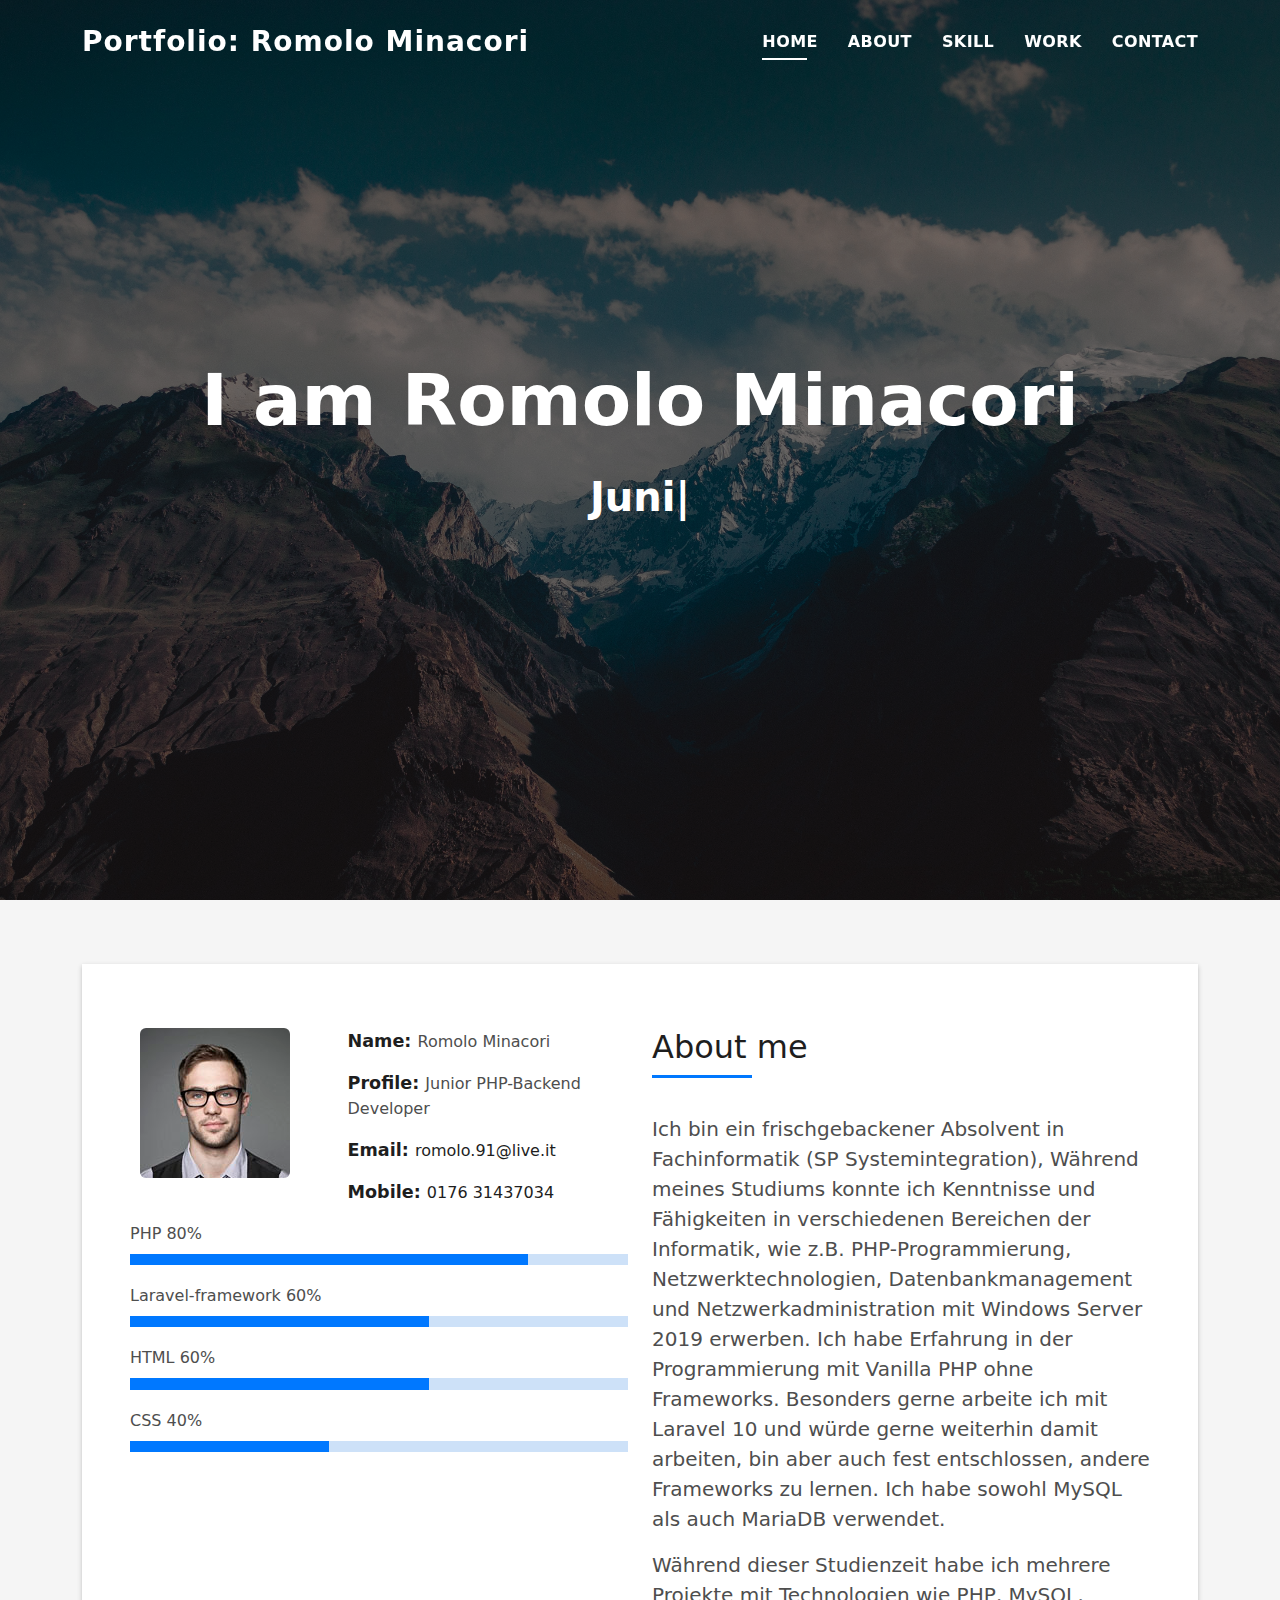
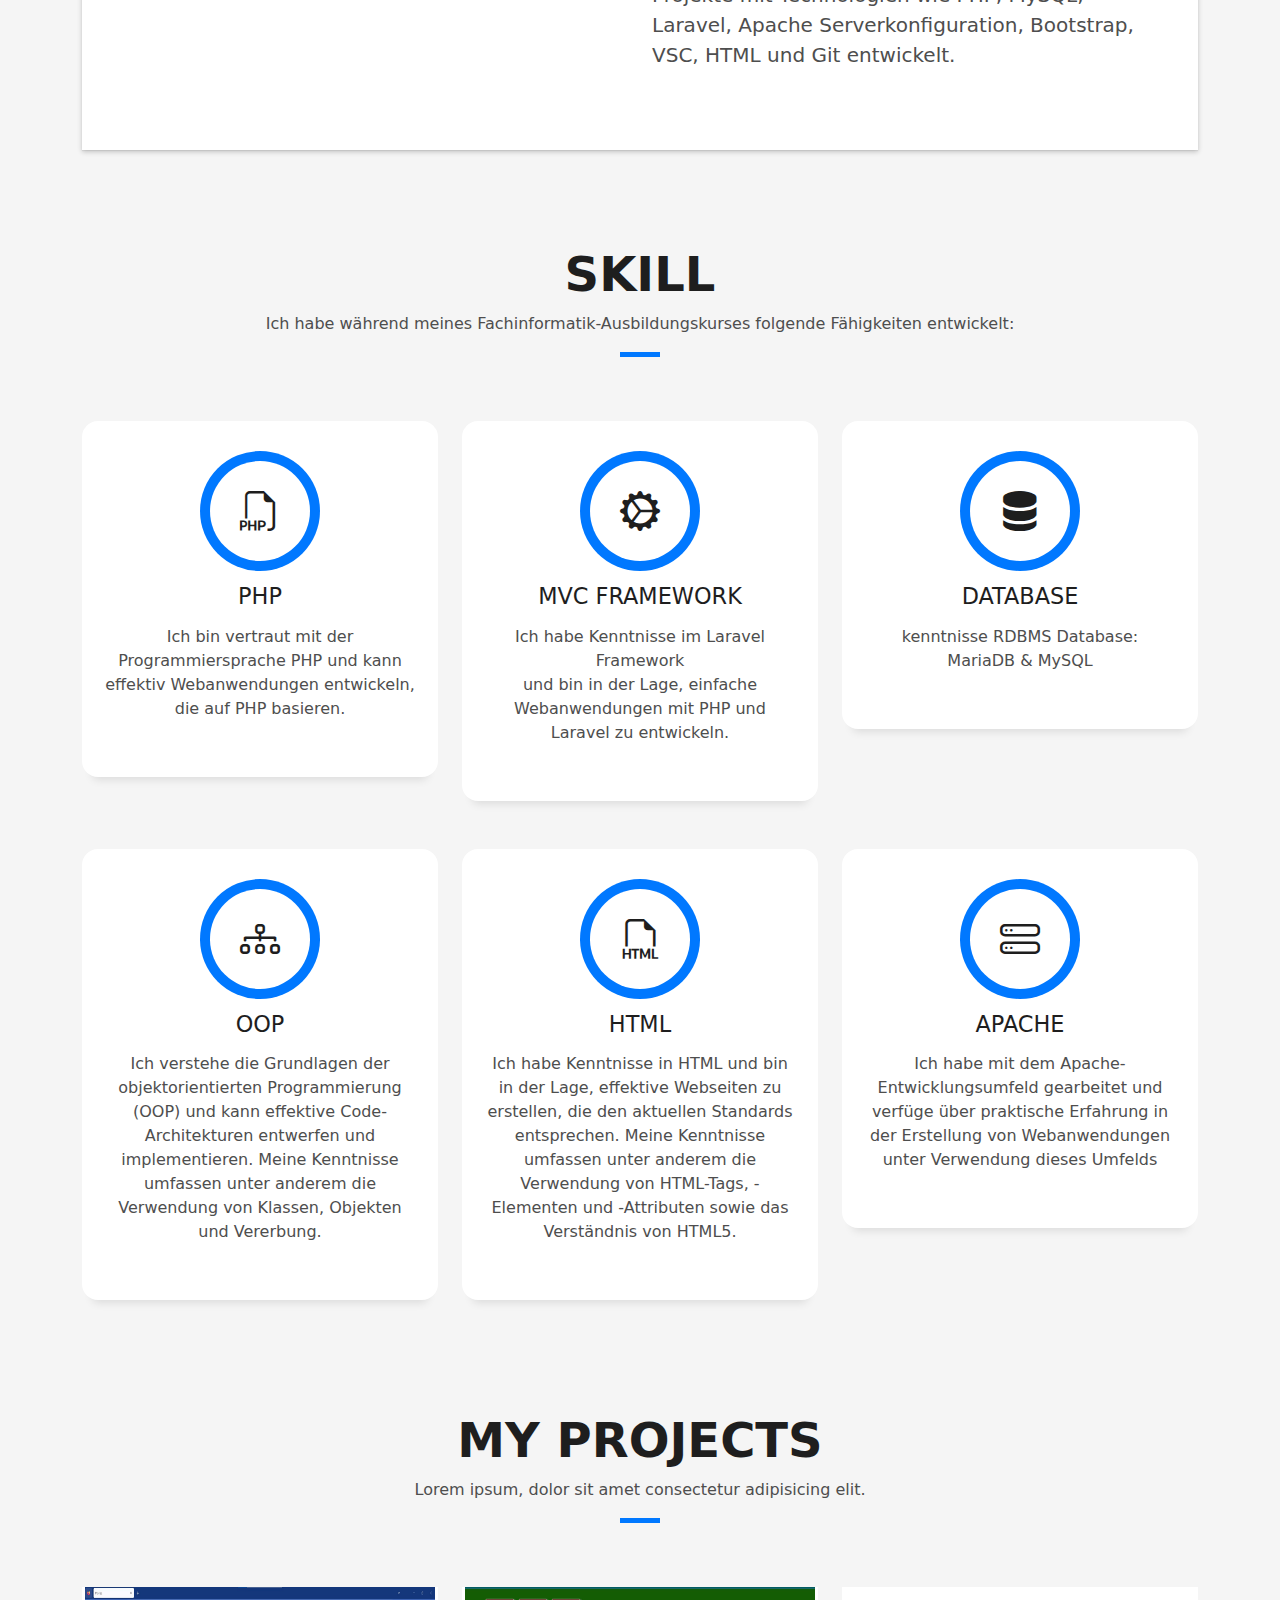
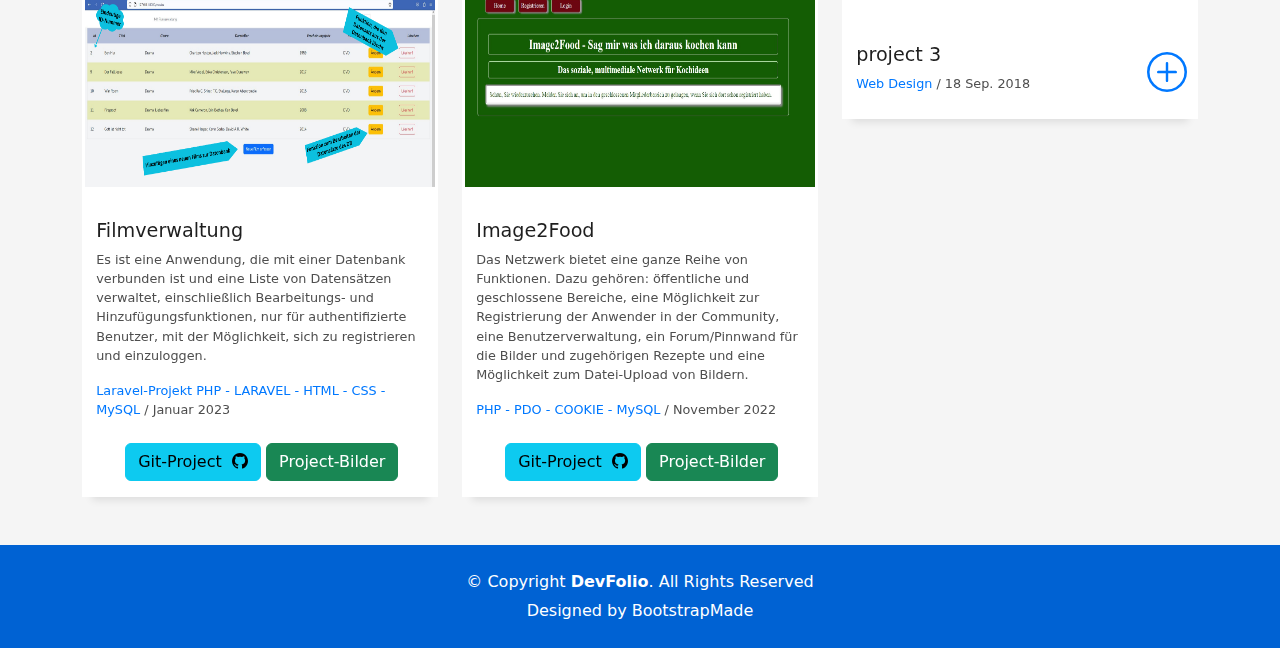
==== index.html @ 55b7984c "first commit" ====
<!DOCTYPE html>
<html lang="en">

<head>
  <meta charset="utf-8">
  <meta content="width=device-width, initial-scale=1.0" name="viewport">

  <title>Portfolio Romolo Minacori</title>
  <meta content="" name="description">
  <meta content="" name="keywords">

  <!-- Favicons -->
  <link href="assets/img/favicon.png" rel="icon">
  <link href="assets/img/apple-touch-icon.png" rel="apple-touch-icon">

  <!-- Vendor CSS Files -->
  <link href="assets/vendor/bootstrap/css/bootstrap.min.css" rel="stylesheet">
  <link href="assets/vendor/bootstrap-icons/bootstrap-icons.css" rel="stylesheet">
  <link href="assets/vendor/glightbox/css/glightbox.min.css" rel="stylesheet">
  <link href="assets/vendor/swiper/swiper-bundle.min.css" rel="stylesheet">

  <!-- Template Main CSS File -->
  <link href="assets/css/style.css" rel="stylesheet">

  <!-- =======================================================
  * Template Name: DevFolio - v4.10.0
  * Template URL: https://bootstrapmade.com/devfolio-bootstrap-portfolio-html-template/
  * Author: BootstrapMade.com
  * License: https://bootstrapmade.com/license/
  ======================================================== -->
</head>

<body>

  <!-- ======= Header ======= -->
  <header id="header" class="fixed-top">
    <div class="container d-flex align-items-center justify-content-between">

      <h1 class="logo"><a href="index.html">Portfolio: Romolo Minacori</a></h1>
      <!-- Uncomment below if you prefer to use an image logo -->
      <!-- <a href="index.html" class="logo"><img src="assets/img/logo.png" alt="" class="img-fluid"></a>-->

      <nav id="navbar" class="navbar">
        <ul>
          <li><a class="nav-link scrollto active" href="#hero">Home</a></li>
          <li><a class="nav-link scrollto" href="#about">About</a></li>
          <li><a class="nav-link scrollto" href="#services">Skill</a></li>
          <li><a class="nav-link scrollto " href="#work">Work</a></li>
          <li><a class="nav-link scrollto" href="#contact">Contact</a></li>
        </ul>
        <i class="bi bi-list mobile-nav-toggle"></i>
      </nav><!-- .navbar -->

    </div>
  </header><!-- End Header -->

  <!-- ======= Hero Section ======= -->
  <div id="hero" class="hero route bg-image" style="background-image: url(assets/img/hero-bg_2.jpg)">
    <div class="overlay-itro"></div>
    <div class="hero-content display-table">
      <div class="table-cell">
        <div class="container">
          <!--<p class="display-6 color-d">Hello, world!</p>-->
          <h1 class="hero-title mb-4">I am Romolo Minacori</h1>
          <p class="hero-subtitle"><span class="typed" data-typed-items="Junior-PHP-Backend Developer, Laravel, HTML, SQL"></span></p>
          <!-- <p class="pt-3"><a class="btn btn-primary btn js-scroll px-4" href="#about" role="button">Learn More</a></p> -->
        </div>
      </div>
    </div>
  </div><!-- End Hero Section -->

  <main id="main">

    <!-- ======= About Section ======= -->
    <section id="about" class="about-mf sect-pt4 route">
      <div class="container">
        <div class="row">
          <div class="col-sm-12">
            <div class="box-shadow-full">
              <div class="row">
                <div class="col-md-6">
                  <div class="row">
                    <div class="col-sm-6 col-md-5">
                      <div class="about-img">
                        <img src="assets/img/testimonial-2.jpg" class="img-fluid rounded b-shadow-a" alt="">
                      </div>
                    </div>
                    <div class="col-sm-6 col-md-7">
                      <div class="about-info">
                        <p><span class="title-s">Name: </span> <span>Romolo Minacori</span></p>
                        <p><span class="title-s">Profile: </span> <span>Junior PHP-Backend Developer</span></p>
                        <p><span class="title-s">Email: </span> <span> <a href="mailto:romolo.91@live.it">romolo.91@live.it</a></span></p>
                        <p><span class="title-s">Mobile: </span> <span><a href="tel:017631437034">0176 31437034</a></span></p>
                      </div>
                    </div>
                  </div>
                  <div class="skill-mf">
                    <!-- <p class="title-s">Skill</p> -->
                    <span>PHP</span> <span class="pull-right">80%</span>
                    <div class="progress">
                      <div class="progress-bar" role="progressbar" style="width: 80%" aria-valuenow="80" aria-valuemin="0" aria-valuemax="100"></div>
                    </div>
                    <span>Laravel-framework</span> <span class="pull-right">60%</span>
                    <div class="progress">
                      <div class="progress-bar" role="progressbar" style="width: 60%" aria-valuenow="60" aria-valuemin="0" aria-valuemax="100"></div>
                    </div>
                    <span>HTML</span> <span class="pull-right">60%</span>
                    <div class="progress">
                      <div class="progress-bar" role="progressbar" style="width: 60%;" aria-valuenow="60" aria-valuemin="0" aria-valuemax="100"></div>
                    </div>
                    <span>CSS</span> <span class="pull-right">40%</span>
                    <div class="progress">
                      <div class="progress-bar" role="progressbar" style="width: 40%" aria-valuenow="40" aria-valuemin="0" aria-valuemax="100"></div>
                    </div>                    
                    
                  </div>
                </div>
                <div class="col-md-6">
                  <div class="about-me pt-4 pt-md-0">
                    <div class="title-box-2">
                      <h5 class="title-left">
                        About me
                      </h5>
                    </div>
                    <p class="lead">
                      Ich bin ein frischgebackener Absolvent in Fachinformatik (SP Systemintegration), 
                      Während meines Studiums konnte ich Kenntnisse und Fähigkeiten in verschiedenen Bereichen
                       der Informatik, wie z.B. PHP-Programmierung, Netzwerktechnologien, Datenbankmanagement
                        und Netzwerkadministration mit Windows Server 2019 erwerben. 
                        Ich habe Erfahrung in der Programmierung mit Vanilla PHP ohne Frameworks. Besonders gerne arbeite ich mit Laravel 10 
                        und würde gerne weiterhin damit arbeiten, bin aber auch fest entschlossen, andere Frameworks zu lernen. Ich habe sowohl MySQL als auch MariaDB verwendet.

                    </p>
                    <p class="lead">
                      Während dieser Studienzeit habe ich mehrere Projekte mit Technologien wie
                       PHP, MySQL, Laravel, Apache Serverkonfiguration, Bootstrap, VSC, HTML und Git entwickelt.
                    </p>
                    <!-- <p class="lead">
                      
                    </p> -->
                  </div>
                </div>
              </div>
            </div>
          </div>
        </div>
      </div>
    </section><!-- End About Section -->

    <!-- ======= Services Section ======= -->
    <section id="services" class="services-mf pt-5 route">
      <div class="container">
        <div class="row">
          <div class="col-sm-12">
            <div class="title-box text-center">
              <h3 class="title-a">
                Skill
              </h3>
              <p class="subtitle-a">
                Ich habe während meines Fachinformatik-Ausbildungskurses  folgende Fähigkeiten entwickelt:
              </p>
              <div class="line-mf"></div>
            </div>
          </div>
        </div>
        <div class="row">
          <div class="col-md-4">
            <div class="service-box">
              <div class="service-ico">
                <span class="ico-circle"><i class="bi bi-filetype-php"></i></span>
              </div>
              <div class="service-content">
                <h2 class="s-title">PHP</h2>
                <p class="s-description text-center">
                  Ich bin vertraut mit der Programmiersprache PHP und kann effektiv Webanwendungen entwickeln,
                   die auf PHP basieren.
                </p>
              </div>
            </div>
          </div>
          <div class="col-md-4">
            <div class="service-box">
              <div class="service-ico">
                <span class="ico-circle"><i class="bi bi-gear-wide-connected"></i></span>
              </div>
              <div class="service-content">
                <h2 class="s-title">MVC Framework</h2>
                <p class="s-description text-center">
                  Ich habe Kenntnisse im Laravel Framework <br> und bin in der Lage, einfache Webanwendungen mit PHP und Laravel zu entwickeln.
                </p>
              </div>
            </div>
          </div>
          <div class="col-md-4">
            <div class="service-box">
              <div class="service-ico">
                <span class="ico-circle"><i class="bi bi-server"></i></span>
              </div>
              <div class="service-content">
                <h2 class="s-title">Database</h2>
                <p class="s-description text-center">
                  kenntnisse RDBMS Database:<br> MariaDB & MySQL
                </p>
              </div>
            </div>
          </div>
          <div class="col-md-4">
            <div class="service-box">
              <div class="service-ico">
                <span class="ico-circle"><i class="bi bi-diagram-3"></i></i></span>
              </div>
              <div class="service-content">
                <h2 class="s-title">OOP</h2>
                <p class="s-description text-center">
                  Ich verstehe die Grundlagen der objektorientierten Programmierung (OOP)
                   und kann effektive Code-Architekturen entwerfen und implementieren. 
                   Meine Kenntnisse umfassen unter anderem die Verwendung von Klassen, 
                   Objekten und Vererbung.
                </p>
              </div>
            </div>
          </div>
          <div class="col-md-4">
            <div class="service-box">
              <div class="service-ico">
                <span class="ico-circle"><i class="bi bi-filetype-html"></i></span>
              </div>
              <div class="service-content">
                <h2 class="s-title">HTML</h2>
                <p class="s-description text-center">
                  Ich habe Kenntnisse in HTML und bin in der Lage, effektive Webseiten zu erstellen, die den aktuellen Standards entsprechen. 
                  Meine Kenntnisse umfassen unter anderem die Verwendung von HTML-Tags, -Elementen und -Attributen sowie das Verständnis von HTML5.
                </p>
              </div>
            </div>
          </div>
          <div class="col-md-4">
            <div class="service-box">
              <div class="service-ico">
                <span class="ico-circle"><i class="bi bi-hdd-stack"></i></span>
              </div>
              <div class="service-content">
                <h2 class="s-title">Apache</h2>
                <p class="s-description text-center">
                  Ich habe mit dem Apache-Entwicklungsumfeld gearbeitet und verfüge über praktische 
                  Erfahrung in der Erstellung von Webanwendungen unter Verwendung dieses Umfelds
                </p>
              </div>
            </div>
          </div>
        </div>
      </div>
    </section><!-- End Services Section -->

    <!-- ======= Portfolio Section ======= -->
    <section id="work" class="portfolio-mf sect-pt4 route">
      <div class="container">
        <div class="row">
          <div class="col-sm-12">
            <div class="title-box text-center">
              <h3 class="title-a">
                My Projects
              </h3>
              <p class="subtitle-a">
                Lorem ipsum, dolor sit amet consectetur adipisicing elit.
              </p>
              <div class="line-mf"></div>
            </div>
          </div>
        </div>
        <div class="row">
          <div class="col-md-4">
            <div class="work-box">
              <a href="filmverwaltung.html" target="_blank">
                <div class="work-img" style="text-align: center;">
                  <img src="assets/img/work-4.png" alt="" class="img-fluid" style="width: 350px; height: 200px;">                
                </div>
              </a>
              <div class="work-content">
                <div class="row" >
                  <div class="col-sm-8" style="width: 100%;">
                    <a href="filmverwaltung.html" target="_blank"><h2 class="w-title">Filmverwaltung</h2></a>
                    <div class="w-more">
                      <p class="card-text">Es ist eine Anwendung, die mit einer Datenbank verbunden ist und eine Liste von Datensätzen verwaltet, einschließlich Bearbeitungs- und Hinzufügungsfunktionen, nur für authentifizierte Benutzer, mit der Möglichkeit, sich zu registrieren und einzuloggen.</p>
                      <span class="w-ctegory">Laravel-Projekt PHP - LARAVEL - HTML - CSS - MySQL</span> / <span class="w-date">Januar 2023</span>
                    </div>
                  </div>
                  <a href="https://github.com/RomoloEdmondo/Filmverwaltung" target="_blank">
                    <div class="d-grid gap-2 d-md-block" style="text-align: center;">
                      <br>
                      <button class="btn btn-info" type="button" >Git-Project &nbsp;<i class="bi bi-github"></i></span></button> </a>
                      <a href="filmverwaltung.html" target="_blank">
                      <button class="btn btn-success" type="button">Project-Bilder</button> </a>
                    </div>
                </div>
              </div>
            </div>
          </div>
          <div class="col-md-4">
            <div class="work-box">
              <a href="image2food.html" target="_blank">
                <div class="work-img" style="text-align: center;">
                  <img src="assets/img/work-10.jpg" alt="" class="img-fluid" style="width: 350px; height: 200px;">                
                </div>
              </a>
              <div class="work-content">
                <div class="row" >
                  <div class="col-sm-8" style="width: 100%;">
                    <a href="image2food.html" target="_blank"><h2 class="w-title">Image2Food</h2></a>
                    <div class="w-more">
                      <p class="card-text">Das Netzwerk bietet eine ganze Reihe von Funktionen. Dazu gehören:
                          öffentliche und geschlossene Bereiche,
                        eine Möglichkeit zur Registrierung der Anwender in der Community,
                        eine Benutzerverwaltung,
                        ein Forum/Pinnwand für die Bilder und zugehörigen Rezepte und
                        eine Möglichkeit zum Datei-Upload von Bildern.</p>
                      <span class="w-ctegory">PHP - PDO - COOKIE - MySQL</span> / <span class="w-date">November 2022</span>
                    </div>
                  </div>
                  <a href="https://github.com/RomoloEdmondo/image2food" target="_blank">
                    <div class="d-grid gap-2 d-md-block" style="text-align: center;">
                      <br>
                      <button class="btn btn-info" type="button" >Git-Project &nbsp;<i class="bi bi-github"></i></span></button> </a>
                      <a href="image2food.html" target="_blank">
                      <button class="btn btn-success" type="button">Project-Bilder</button> </a>
                    </div>
                </div>
              </div>
            </div>
          </div>
          <div class="col-md-4">
            <div class="work-box">
              <a href="assets/img/work-4.jpg" data-gallery="portfolioGallery" class="portfolio-lightbox">
                <div class="work-img">
                  <img src="assets/img/work-7.jpg" alt="" class="img-fluid">
                </div>
              </a>
              <div class="work-content">
                <div class="row">
                  <div class="col-sm-8">
                    <h2 class="w-title">project 3</h2>
                    <div class="w-more">
                      <span class="w-ctegory">Web Design</span> / <span class="w-date">18 Sep. 2018</span>
                    </div>
                  </div>
                  <div class="col-sm-4">
                    <div class="w-like">
                     <!--per collegare il progetto ad un pagina con dettagli (rimuovere commento sotto)-->
                      <a href="portfolio-details.html"> <span class="bi bi-plus-circle"></span></a>  
                    </div>
                  </div>
                </div>
              </div>
            </div>
          </div>
          <!-- <div class="col-md-4">
            <div class="work-box">
              <a href="assets/img/work-4.jpg" data-gallery="portfolioGallery" class="portfolio-lightbox">
                <div class="work-img">
                  <img src="assets/img/work-4.jpg" alt="" class="img-fluid">
                </div>
              </a>
              <div class="work-content">
                <div class="row">
                  <div class="col-sm-8">
                    <h2 class="w-title">Bindo Laro Cado</h2>
                    <div class="w-more">
                      <span class="w-ctegory">Web Design</span> / <span class="w-date">18 Sep. 2018</span>
                    </div>
                  </div>
                  <div class="col-sm-4">
                    <div class="w-like">                    
                      <a href="portfolio-details.html"> <span class="bi bi-plus-circle"></span></a>
                    </div>
                  </div>
                </div>
              </div>
            </div>
          </div> -->
          <!-- <div class="col-md-4">
            <div class="work-box">
              <a href="assets/img/work-5.jpg" data-gallery="portfolioGallery" class="portfolio-lightbox">
                <div class="work-img">
                  <img src="assets/img/work-5.jpg" alt="" class="img-fluid">
                </div>
              </a>
              <div class="work-content">
                <div class="row">
                  <div class="col-sm-8">
                    <h2 class="w-title">Studio Lena Mado</h2>
                    <div class="w-more">
                      <span class="w-ctegory">Web Design</span> / <span class="w-date">18 Sep. 2018</span>
                    </div>
                  </div>
                  <div class="col-sm-4">
                    <div class="w-like">
                      <a href="portfolio-details.html"> <span class="bi bi-plus-circle"></span></a>
                    </div>
                  </div>
                </div>
              </div>
            </div>
          </div> -->
          <!-- <div class="col-md-4">
            <div class="work-box">
              <a href="assets/img/work-6.jpg" data-gallery="portfolioGallery" class="portfolio-lightbox">
                <div class="work-img">
                  <img src="assets/img/work-6.jpg" alt="" class="img-fluid">
                </div>
              </a>
              <div class="work-content">
                <div class="row">
                  <div class="col-sm-8">
                    <h2 class="w-title">Studio Big Bang</h2>
                    <div class="w-more">
                      <span class="w-ctegory">Web Design</span> / <span class="w-date">18 Sep. 2017</span>
                    </div>
                  </div>
                  <div class="col-sm-4">
                    <div class="w-like">
                      <a href="portfolio-details.html"> <span class="bi bi-plus-circle"></span></a>
                    </div>
                  </div>
                </div>
              </div>
            </div>
          </div> -->

        </div>
      </div>
    </section><!-- End Portfolio Section -->

   

  </main><!-- End #main -->

  <!-- ======= Footer ======= -->
  <footer>
    <div class="container">
      <div class="row">
        <div class="col-sm-12">
          <div class="copyright-box">
            <p class="copyright">&copy; Copyright <strong>DevFolio</strong>. All Rights Reserved</p>
            <div class="credits">
              <!--
              All the links in the footer should remain intact.
              You can delete the links only if you purchased the pro version.
              Licensing information: https://bootstrapmade.com/license/
              Purchase the pro version with working PHP/AJAX contact form: https://bootstrapmade.com/buy/?theme=DevFolio
            -->
              Designed by <a href="https://bootstrapmade.com/">BootstrapMade</a>
            </div>
          </div>
        </div>
      </div>
    </div>
  </footer><!-- End  Footer -->

  <div id="preloader"></div>
  <a href="#" class="back-to-top d-flex align-items-center justify-content-center"><i class="bi bi-arrow-up-short"></i></a>

  <!-- Vendor JS Files -->
  <script src="assets/vendor/purecounter/purecounter_vanilla.js"></script>
  <script src="assets/vendor/bootstrap/js/bootstrap.bundle.min.js"></script>
  <script src="assets/vendor/glightbox/js/glightbox.min.js"></script>
  <script src="assets/vendor/swiper/swiper-bundle.min.js"></script>
  <script src="assets/vendor/typed.js/typed.min.js"></script>
  <script src="assets/vendor/php-email-form/validate.js"></script>

  <!-- Template Main JS File -->
  <script src="assets/js/main.js"></script>

</body>

</html>
---- assets/css/style.css ----
/**
* Template Name: DevFolio - v4.10.0
* Template URL: https://bootstrapmade.com/devfolio-bootstrap-portfolio-html-template/
* Author: BootstrapMade.com
* License: https://bootstrapmade.com/license/
*/

/*--------------------------------------------------------------
# General
--------------------------------------------------------------*/
body {
  background-color: #f5f5f5;
  color: #4e4e4e;
}

h1,
h2,
h3,
h4,
h5,
h6 {
  color: #1e1e1e;
}

a {
  color: #1e1e1e;
  text-decoration: none;
  transition: all 0.5s ease-in-out;
}

a:hover {
  color: #0078ff;
  text-decoration: none;
  transition: all 0.5s ease-in-out;
}

.p-r {
  position: relative;
}

.color-a {
  text-decoration: none;
  color: #0078ff;
}

.color-d {
  color: #f5f5f5;
}

.color-text-a {
  text-decoration: none;
  color: #4e4e4e;
}

.box-shadow,
.card-blog,
.work-box,
.service-box,
.paralax-mf {
  box-shadow: 0 13px 8px -10px rgba(0, 0, 0, 0.1);
}

.box-shadow-a,
.button:hover {
  text-decoration: none;
  box-shadow: 0 0 0 4px #cde1f8;
}

.display-5 {
  font-size: 2.5rem;
  font-weight: 300;
  line-height: 1.1;
}

.display-6 {
  font-size: 2rem;
  font-weight: 300;
  line-height: 1.1;
}

.avatar {
  width: 32px;
  height: 32px;
  margin-right: 4px;
  overflow: hidden;
}

.bg-image {
  background-repeat: no-repeat;
  background-attachment: fixed;
  background-size: cover;
  background-position: center center;
}

@media (max-width: 1024px) {
  .bg-image {
    background-attachment: scroll;
  }
}

.overlay-mf {
  background-color: #0078ff;
}

.overlay-mf {
  position: absolute;
  top: 0;
  left: 0px;
  padding: 0;
  height: 100%;
  width: 100%;
  opacity: 0.7;
}

.paralax-mf {
  position: relative;
  padding: 8rem 0;
}

.display-table {
  width: 100%;
  height: 100%;
  display: table;
}

.table-cell {
  display: table-cell;
  vertical-align: middle;
}

/*--/ Sections /--*/
.sect-4 {
  padding: 4rem 0;
}

.sect-pt4 {
  padding-top: 4rem;
}

.sect-mt4 {
  margin-top: 4rem;
}

/*--/ Title s /--*/
.title-s {
  font-weight: 600;
  color: #1e1e1e;
  font-size: 1.1rem;
}

/*--/ Title A /--*/
.title-box {
  margin-bottom: 4rem;
}

.title-a {
  text-decoration: none;
  font-size: 3rem;
  font-weight: bold;
  text-transform: uppercase;
}

.subtitle-a {
  text-decoration: none;
  color: #4e4e4e;
}

.line-mf {
  width: 40px;
  height: 5px;
  background-color: #0078ff;
  margin: 0 auto;
}

/*--/ Title Left /--*/
.title-box-2 {
  margin-bottom: 3rem;
}

.title-left {
  font-size: 2rem;
  position: relative;
}

.title-left:before {
  content: "";
  position: absolute;
  height: 3px;
  background-color: #0078ff;
  width: 100px;
  bottom: -12px;
}

/*------/ Box /------*/
.box-pl2 {
  padding-left: 2rem;
}

.box-shadow-full {
  padding: 3rem 1.25rem;
  position: relative;
  background-color: #fff;
  margin-bottom: 3rem;
  z-index: 2;
  box-shadow: 0 1px 1px 0 rgba(0, 0, 0, 0.06), 0 2px 5px 0 rgba(0, 0, 0, 0.2);
}

@media (min-width: 768px) {
  .box-shadow-full {
    padding: 3rem;
  }
}

/*------/ Socials /------*/
.socials {
  padding: 1.5rem 0;
}

.socials ul li {
  display: inline-block;
}

.socials .ico-circle {
  height: 40px;
  width: 40px;
  font-size: 1.2rem;
  border-radius: 50%;
  line-height: 1.6;
  margin: 0 15px 0 0;
  box-shadow: 0 0 0 3px #0078ff;
  transition: all 500ms ease;
}

.socials .ico-circle:hover {
  background-color: #0078ff;
  color: #fff;
  box-shadow: 0 0 0 3px #cde1f8;
  transition: all 500ms ease;
}

/*------/ Ul resect /------*/
.ul-resect,
.widget-tags ul,
.widget-sidebar .list-sidebar,
.box-comments .list-comments,
.blog-wrapper .post-meta ul,
.list-ico,
.socials ul {
  list-style: none;
  padding-left: 0;
  margin-bottom: 0;
}

.list-ico {
  line-height: 2;
}

.list-ico span {
  color: #0078ff;
  margin-right: 10px;
}

/*------/ Ico Circle /------*/
.ico-circle {
  height: 100px;
  width: 100px;
  font-size: 2rem;
  border-radius: 50%;
  line-height: 1.55;
  margin: 0 auto;
  text-align: center;
  box-shadow: 0 0 0 10px #0078ff;
  display: block;
}

/*------/ Owl Carousel /------*/
.owl-theme .owl-dots {
  text-align: center;
  margin-top: 18px;
}

.owl-theme .owl-dots .owl-dot {
  display: inline-block;
}

.owl-theme .owl-dots .owl-dot span {
  width: 18px;
  height: 7px;
  margin: 5px 5px;
  background: #cde1f8;
  border: 0px solid #cde1f8;
  display: block;
  transition: all 0.6s ease-in-out;
  cursor: pointer;
}

.owl-theme .owl-dots .owl-dot:hover span {
  background-color: #cde1f8;
}

.owl-theme .owl-dots .owl-dot.active span {
  background-color: #1B1B1B;
  width: 25px;
}

/*--/ Scrolltop s /--*/
.scrolltop-mf {
  position: relative;
  display: none;
}

.scrolltop-mf span {
  z-index: 999;
  position: fixed;
  width: 42px;
  height: 42px;
  background-color: #0078ff;
  opacity: 0.7;
  font-size: 1.6rem;
  line-height: 1.5;
  text-align: center;
  color: #fff;
  top: auto;
  left: auto;
  right: 30px;
  bottom: 50px;
  cursor: pointer;
  border-radius: 50%;
}

/*--------------------------------------------------------------
# Back to top button
--------------------------------------------------------------*/
.back-to-top {
  position: fixed;
  visibility: hidden;
  opacity: 0;
  right: 15px;
  bottom: 15px;
  z-index: 996;
  background: #0078ff;
  width: 40px;
  height: 40px;
  border-radius: 50px;
  transition: all 0.4s;
}

.back-to-top i {
  font-size: 28px;
  color: #fff;
  line-height: 0;
}

.back-to-top:hover {
  background: #298eff;
  color: #fff;
}

.back-to-top.active {
  visibility: visible;
  opacity: 1;
}

/*------/ Prelaoder /------*/
#preloader {
  position: fixed;
  top: 0;
  left: 0;
  right: 0;
  bottom: 0;
  z-index: 9999;
  overflow: hidden;
  background: #fff;
}

#preloader:before {
  content: "";
  position: fixed;
  top: calc(50% - 30px);
  left: calc(50% - 30px);
  border: 6px solid #f2f2f2;
  border-top: 6px solid #0078ff;
  border-radius: 50%;
  width: 60px;
  height: 60px;
  -webkit-animation: animate-preloader 1s linear infinite;
  animation: animate-preloader 1s linear infinite;
}

@-webkit-keyframes animate-preloader {
  0% {
    transform: rotate(0deg);
  }

  100% {
    transform: rotate(360deg);
  }
}

@keyframes animate-preloader {
  0% {
    transform: rotate(0deg);
  }

  100% {
    transform: rotate(360deg);
  }
}

/*------/ Button /------*/
.button {
  display: inline-block;
  padding: 0.3rem 0.6rem;
  text-align: center;
  vertical-align: middle;
  -webkit-user-select: none;
  -moz-user-select: none;
  user-select: none;
  font-size: 1rem;
  border-radius: 0.3rem;
  border: 1px solid transparent;
  transition: all 500ms ease;
  cursor: pointer;
}

.button:focus {
  outline: 0;
}

.button:hover {
  background-color: #0062d3;
  color: #fff;
  transition: all 500ms ease;
}

.button-a {
  text-decoration: none;
  background-color: #0078ff;
  color: #fff;
  border-color: #cde1f8;
}

.button-big {
  padding: 0.9rem 2.3rem;
  font-size: 1.2rem;
}

.button-rouded {
  border-radius: 5rem;
}

.btn-lg {
  padding: 0.5rem 1rem;
  font-size: 1.25rem;
  line-height: 1.5;
  border-radius: 0.3rem;
}

/*--------------------------------------------------------------
# Header
--------------------------------------------------------------*/
#header {
  transition: all 0.5s;
  z-index: 997;
  padding: 20px 0;
}

#header .logo {
  font-size: 28px;
  margin: 0;
  padding: 0;
  font-weight: 600;
  letter-spacing: 1px;
}

#header .logo a {
  color: #fff;
}

#header .logo img {
  max-height: 40px;
}

#header.header-scrolled {
  background: rgba(0, 0, 0, 0.9);
  padding: 12px 0;
}

/*--------------------------------------------------------------
# Navigation Menu
--------------------------------------------------------------*/
/**
* Desktop Navigation 
*/
.navbar {
  padding: 0;
}

.navbar ul {
  margin: 0;
  padding: 0;
  display: flex;
  list-style: none;
  align-items: center;
}

.navbar li {
  position: relative;
}

.navbar>ul>li {
  white-space: nowrap;
  padding: 10px 0 10px 30px;
}

.navbar a,
.navbar a:focus {
  display: flex;
  align-items: center;
  justify-content: space-between;
  color: #fff;
  font-size: 16px;
  font-weight: 600;
  padding: 0;
  white-space: nowrap;
  transition: 0.3s;
  letter-spacing: 0.4px;
  position: relative;
  text-transform: uppercase;
}

.navbar a i,
.navbar a:focus i {
  font-size: 12px;
  line-height: 0;
  margin-left: 5px;
}

.navbar>ul>li>a:before {
  content: "";
  position: absolute;
  width: 100%;
  height: 2px;
  bottom: -6px;
  left: 0;
  width: 0;
  background-color: #fff;
  visibility: hidden;
  transition: all 0.3s ease-in-out 0s;
}

.navbar a:hover:before,
.navbar li:hover>a:before,
.navbar .active:before {
  visibility: visible;
  width: 80%;
}

.navbar a:hover,
.navbar .active,
.navbar .active:focus,
.navbar li:hover>a {
  color: #fff;
}

.navbar .dropdown ul {
  display: block;
  position: absolute;
  left: 30px;
  top: calc(100% + 30px);
  margin: 0;
  padding: 10px 0;
  z-index: 99;
  opacity: 0;
  visibility: hidden;
  background: #fff;
  box-shadow: 0px 0px 30px rgba(127, 137, 161, 0.25);
  transition: 0.3s;
}

.navbar .dropdown ul li {
  min-width: 200px;
}

.navbar .dropdown ul a {
  padding: 10px 20px;
  font-size: 14px;
  text-transform: none;
  color: #4e4e4e;
}

.navbar .dropdown ul a i {
  font-size: 12px;
}

.navbar .dropdown ul a:hover,
.navbar .dropdown ul .active:hover,
.navbar .dropdown ul li:hover>a {
  color: #0078ff;
}

.navbar .dropdown:hover>ul {
  opacity: 1;
  top: 100%;
  visibility: visible;
}

.navbar .dropdown .dropdown ul {
  top: 0;
  left: calc(100% - 30px);
  visibility: hidden;
}

.navbar .dropdown .dropdown:hover>ul {
  opacity: 1;
  top: 0;
  left: 100%;
  visibility: visible;
}

@media (max-width: 1366px) {
  .navbar .dropdown .dropdown ul {
    left: -90%;
  }

  .navbar .dropdown .dropdown:hover>ul {
    left: -100%;
  }
}

/**
* Mobile Navigation 
*/
.mobile-nav-toggle {
  color: #fff;
  font-size: 28px;
  cursor: pointer;
  display: none;
  line-height: 0;
  transition: 0.5s;
}

@media (max-width: 991px) {
  .mobile-nav-toggle {
    display: block;
  }

  .navbar ul {
    display: none;
  }
}

.navbar-mobile {
  position: fixed;
  overflow: hidden;
  top: 0;
  right: 0;
  left: 0;
  bottom: 0;
  background: rgba(78, 78, 78, 0.9);
  transition: 0.3s;
  z-index: 999;
}

.navbar-mobile .mobile-nav-toggle {
  position: absolute;
  top: 15px;
  right: 15px;
}

.navbar-mobile ul {
  display: block;
  position: absolute;
  top: 55px;
  right: 15px;
  bottom: 15px;
  left: 15px;
  padding: 10px 0;
  background-color: #fff;
  overflow-y: auto;
  transition: 0.3s;
}

.navbar-mobile>ul>li {
  padding: 0;
}

.navbar-mobile a:hover:before,
.navbar-mobile li:hover>a:before,
.navbar-mobile .active:before {
  visibility: hidden;
}

.navbar-mobile a,
.navbar-mobile a:focus {
  padding: 10px 20px;
  font-size: 15px;
  color: #4e4e4e;
}

.navbar-mobile a:hover,
.navbar-mobile .active,
.navbar-mobile li:hover>a {
  color: #0078ff;
}

.navbar-mobile .getstarted,
.navbar-mobile .getstarted:focus {
  margin: 15px;
}

.navbar-mobile .dropdown ul {
  position: static;
  display: none;
  margin: 10px 20px;
  padding: 10px 0;
  z-index: 99;
  opacity: 1;
  visibility: visible;
  background: #fff;
  box-shadow: 0px 0px 30px rgba(127, 137, 161, 0.25);
}

.navbar-mobile .dropdown ul li {
  min-width: 200px;
}

.navbar-mobile .dropdown ul a {
  padding: 10px 20px;
}

.navbar-mobile .dropdown ul a i {
  font-size: 12px;
}

.navbar-mobile .dropdown ul a:hover,
.navbar-mobile .dropdown ul .active:hover,
.navbar-mobile .dropdown ul li:hover>a {
  color: #0078ff;
}

.navbar-mobile .dropdown>.dropdown-active {
  display: block;
}

/*--------------------------------------------------------------
# Hero Section
--------------------------------------------------------------*/
.hero {
  height: 100vh;
  position: relative;
  color: #fff;
}

.hero .hero-content {
  text-align: center;
  position: absolute;
}

.hero .overlay-itro {
  background-color: rgba(0, 0, 0, 0.6);
  position: absolute;
  top: 0;
  left: 0px;
  padding: 0;
  height: 100%;
  width: 100%;
  opacity: 0.9;
}

.hero .hero-title {
  color: #fff;
  font-weight: 600;
  font-size: 3rem;
}

@media (min-width: 768px) {
  .hero .hero-title {
    font-size: 4.5rem;
  }
}

.hero .hero-subtitle {
  font-size: 1.5rem;
  font-weight: 600;
}

@media (min-width: 768px) {
  .hero .hero-subtitle {
    font-size: 2.5rem;
  }
}

.hero .text-slider-items {
  display: none;
}

.hero-single {
  height: 350px;
}

.hero-single .hero-content {
  margin-top: 30px;
}

.hero-single .hero-title {
  text-transform: uppercase;
  font-size: 3rem;
}

@media (min-width: 768px) {
  .hero-single .hero-title {
    font-size: 3.5rem;
  }
}

.hero-single .breadcrumb {
  background-color: transparent;
  color: #0078ff;
}

.hero-single .breadcrumb .breadcrumb-item:before {
  color: #cde1f8;
}

.hero-single .breadcrumb .breadcrumb-item.active {
  color: #cde1f8;
}

.hero-single .breadcrumb a {
  color: #fff;
}

/*--------------------------------------------------------------
# About
--------------------------------------------------------------*/
.about-mf .box-shadow-full {
  padding-top: 4rem;
  padding-bottom: 4rem;
}

.about-mf .about-img {
  margin-bottom: 2rem;
}

.about-mf .about-img img {
  margin-left: 10px;
}

@media (min-width: 767px) {
  .about-mf .box-pl2 {
    margin-top: 3rem;
    padding-left: 0rem;
  }
}

.skill-mf span {
  color: #4e4e4e;
}

.skill-mf .progress {
  background-color: #cde1f8;
  margin: 0.5rem 0 1.2rem 0;
  border-radius: 0;
  height: 0.7rem;
}

.skill-mf .progress .progress-bar {
  height: 0.7rem;
  background-color: #0078ff;
}

/*--------------------------------------------------------------
# Services
--------------------------------------------------------------*/
.service-box {
  background-color: #fff;
  padding: 2.5rem 1.3rem;
  border-radius: 1rem;
  margin-bottom: 3rem;
  text-align: center;
}

.service-box:hover .ico-circle {
  transition: all 500ms ease;
  color: #fff;
  background-color: #0078ff;
  box-shadow: 0 0 0 10px #cde1f8;
}

.service-box .service-ico {
  margin-bottom: 1rem;
  color: #1e1e1e;
}

.service-box .ico-circle {
  transition: all 500ms ease;
  display: inline-flex;
  align-items: center;
  justify-content: center;
}

.service-box .ico-circle i {
  line-height: 0;
  font-size: 40px;
}

.service-box .s-title {
  font-size: 1.4rem;
  text-transform: uppercase;
  text-align: center;
  padding: 0.4rem 0;
}

.service-box .s-description {
  color: #4e4e4e;
}

/*--------------------------------------------------------------
# Counter
--------------------------------------------------------------*/
.counter-box {
  color: #fff;
  text-align: center;
}

@media (min-width: 577px) {
  .counter-box {
    margin-bottom: 1.8rem;
  }
}

.counter-ico {
  margin-bottom: 1rem;
}

.counter-ico .ico-circle {
  height: 60px;
  width: 60px;
  line-height: 1.5;
  box-shadow: 0 0 0 10px #cde1f8;
}

.counter-num .counter {
  font-size: 2rem;
  margin-bottom: 0;
}


/*--------------------------------------------------------------
# Carousel
--------------------------------------------------------------*/

.carousel-container {
  position: relative;
}

.carousel {
  display: flex;
  overflow-x: scroll;
  scroll-snap-type: x mandatory;
  scroll-behavior: smooth;
  -webkit-overflow-scrolling: touch;
  width: 100%;
  height: 400px;
}

.carousel img {
  scroll-snap-align: center;
  height: 100%;
}

.carousel-prev,
.carousel-next {
  position: absolute;
  top: 50%;
  transform: translateY(-50%);
  background-color: rgba(0, 0, 0, 0.3);
  color: #fff;
  border: none;
  font-size: 20px;
  padding: 8px 16px;
  cursor: pointer;
}

.carousel-prev {
  left: 0;
}

.carousel-next {
  right: 0;
}



/*--------------------------------------------------------------
# Portfolio
--------------------------------------------------------------*/
.work-box {
  margin-bottom: 3rem;
  -webkit-backface-visibility: hidden;
  backface-visibility: hidden;
  background-color: #fff;
  
 
}

.work-box:hover img {
  transform: scale(1.3);
  
}

.work-img {
  display: block;
  overflow: hidden;
}

.work-img img {
  transition: all 1s;
}

.work-content {
  padding: 2rem 3% 1rem 4%;
}

.work-content .w-more {
  color: #4e4e4e;
  font-size: 0.8rem;
}

.work-content .w-more .w-ctegory {
  color: #0078ff;
}

.work-content .w-like {
  font-size: 2.5rem;
  color: #0078ff;
  float: right;
}

.work-content .w-like a {
  color: #0078ff;
}

.work-content .w-like .num-like {
  font-size: 0.7rem;
}

.w-title {
  font-size: 1.2rem;
}

/*--------------------------------------------------------------
# Portfolio Details
--------------------------------------------------------------*/
.portfolio-details {
  padding-top: 40px;
}

.portfolio-details .portfolio-details-slider img {
  width: 100%;
}

.portfolio-details .portfolio-details-slider .swiper-pagination {
  margin-top: 20px;
  position: relative;
}

.portfolio-details .portfolio-details-slider .swiper-pagination .swiper-pagination-bullet {
  width: 12px;
  height: 12px;
  background-color: #fff;
  opacity: 1;
  border: 1px solid #0078ff;
}

.portfolio-details .portfolio-details-slider .swiper-pagination .swiper-pagination-bullet-active {
  background-color: #0078ff;
}

.portfolio-details .portfolio-info {
  padding: 30px;
  box-shadow: 0px 0 30px rgba(78, 78, 78, 0.08);
}

.portfolio-details .portfolio-info h3 {
  font-size: 22px;
  font-weight: 700;
  margin-bottom: 20px;
  padding-bottom: 20px;
  border-bottom: 1px solid #eee;
}

.portfolio-details .portfolio-info ul {
  list-style: none;
  padding: 0;
  font-size: 15px;
}

.portfolio-details .portfolio-info ul li+li {
  margin-top: 10px;
}

.portfolio-details .portfolio-description {
  padding-top: 30px;
}

.portfolio-details .portfolio-description h2 {
  font-size: 26px;
  font-weight: 700;
  margin-bottom: 20px;
}

.portfolio-details .portfolio-description p {
  padding: 0;
}

/*--------------------------------------------------------------
# Testimonials
--------------------------------------------------------------*/
.testimonial-box {
  color: #fff;
  text-align: center;
}

.testimonial-box .author-test {
  margin-top: 1rem;
}

.testimonial-box .author-test img {
  margin: 0 auto;
}

.testimonial-box .author {
  color: #fff;
  text-transform: uppercase;
  font-weight: 600;
  margin: 1rem 0;
  display: block;
  font-size: 1.4rem;
}

.testimonial-box .comit {
  font-size: 2rem;
  color: #0078ff;
  background-color: #fff;
  width: 52px;
  height: 52px;
  display: block;
  margin: 0 auto;
  border-radius: 50%;
  line-height: 1.6;
}

@media (min-width: 768px) {
  .testimonial-box .description {
    padding: 0 5rem;
  }
}

@media (min-width: 992px) {
  .testimonial-box .description {
    padding: 0 8rem;
  }
}

@media (min-width: 1200px) {
  .testimonial-box .description {
    padding: 0 13rem;
  }
}

.swiper-pagination {
  margin-top: 20px;
  position: relative;
}

.swiper-pagination .swiper-pagination-bullet {
  width: 12px;
  height: 12px;
  background-color: rgba(255, 255, 255, 0.4);
  opacity: 1;
}

.swiper-pagination .swiper-pagination-bullet-active {
  background-color: #fff;
}

/*--------------------------------------------------------------
# Contact
--------------------------------------------------------------*/
.footer-paralax {
  padding: 4rem 0 0 0;
}

.contact-mf {
  margin-top: 4rem;
}

@media (min-width: 767px) {
  .contact-mf .box-pl2 {
    margin-top: 3rem;
    padding-left: 0rem;
  }
}

.php-email-form .error-message {
  display: none;
  color: #fff;
  background: #ed3c0d;
  text-align: center;
  padding: 15px;
  font-weight: 600;
}

.php-email-form .sent-message {
  display: none;
  color: #fff;
  background: #18d26e;
  text-align: center;
  padding: 15px;
  font-weight: 600;
}

.php-email-form .loading {
  display: none;
  background: #fff;
  text-align: center;
  padding: 15px;
}

.php-email-form .loading:before {
  content: "";
  display: inline-block;
  border-radius: 50%;
  width: 24px;
  height: 24px;
  margin: 0 10px -6px 0;
  border: 3px solid #18d26e;
  border-top-color: #eee;
  -webkit-animation: animate-loading 1s linear infinite;
  animation: animate-loading 1s linear infinite;
}

.php-email-form input,
.php-email-form textarea {
  border-radius: 0;
  box-shadow: none;
  font-size: 14px;
}

.php-email-form input:focus,
.php-email-form textarea:focus {
  border-color: #0078ff;
}

.php-email-form input {
  padding: 10px 15px;
}

.php-email-form textarea {
  padding: 12px 15px;
  margin-bottom: 0;
}

.php-email-form button[type=submit] {
  background: #0078ff;
  border: 0;
  padding: 10px 24px;
  color: #fff;
  transition: 0.4s;
}

.php-email-form button[type=submit]:hover {
  background: #3393ff;
}

@-webkit-keyframes animate-loading {
  0% {
    transform: rotate(0deg);
  }

  100% {
    transform: rotate(360deg);
  }
}

@keyframes animate-loading {
  0% {
    transform: rotate(0deg);
  }

  100% {
    transform: rotate(360deg);
  }
}

/*--------------------------------------------------------------
# Blog
--------------------------------------------------------------*/
@media (min-width: 767px) {
  .card-blog {
    margin-bottom: 3rem;
  }
}

.card-blog .card-body {
  position: relative;
}

.card-blog .card-category-box {
  position: absolute;
  text-align: center;
  top: -16px;
  left: 15px;
  right: 15px;
  line-height: 25px;
  overflow: hidden;
}

.card-blog .card-category {
  display: inline-block;
  color: #fff;
  padding: 0 15px 5px;
  overflow: hidden;
  background-color: #0078ff;
  border-radius: 4px;
}

.card-blog .card-category .category {
  color: #fff;
  display: inline-block;
  text-transform: uppercase;
  font-size: 0.7rem;
  letter-spacing: 0.1px;
  margin-bottom: 0;
}

.card-blog .card-title {
  font-size: 1.3rem;
  margin-top: 0.6rem;
}

.card-blog .card-description {
  color: #4e4e4e;
}

.card-blog .post-author {
  display: inline-block;
}

.card-blog .post-date {
  color: #4e4e4e;
  display: inline-block;
  float: right;
}

/*--------------------------------------------------------------
# Blog Single
--------------------------------------------------------------*/
.post-box,
.form-comments,
.box-comments,
.widget-sidebar {
  padding: 2rem;
  background-color: #fff;
  margin-bottom: 3rem;
}

@media (min-width: 768px) {

  .post-box,
  .form-comments,
  .box-comments,
  .widget-sidebar {
    padding: 3rem;
  }
}

.blog-wrapper .article-title {
  font-size: 1.5rem;
}

@media (min-width: 768px) {
  .blog-wrapper .article-title {
    font-size: 1.9rem;
  }
}

.blog-wrapper .post-meta {
  margin: 1rem 0;
}

.blog-wrapper .post-meta ul {
  border-left: 4px solid #0078ff;
  margin-top: 1rem;
}

.blog-wrapper .post-meta ul li {
  display: inline-block;
  margin-left: 15px;
}

.blog-wrapper .post-meta ul a {
  color: #0078ff;
}

.blog-wrapper .post-meta ul span {
  color: #1e1e1e;
}

.blog-wrapper .blockquote {
  border-left: 4px solid #0078ff;
  padding: 18px;
  font-style: italic;
}

/*------/ Comments /------*/
.box-comments .list-comments li {
  padding-bottom: 40px;
}

.box-comments .list-comments .comment-avatar {
  display: table-cell;
  vertical-align: top;
}

.box-comments .list-comments .comment-avatar img {
  width: 80px;
  height: 80px;
}

.box-comments .list-comments .comment-author {
  font-size: 1.3rem;
}

@media (min-width: 768px) {
  .box-comments .list-comments .comment-author {
    font-size: 1.5rem;
  }
}

.box-comments .list-comments .comment-details {
  display: table-cell;
  vertical-align: top;
  padding-left: 25px;
}

.box-comments .list-comments a {
  color: #0078ff;
}

.box-comments .list-comments span {
  color: #1e1e1e;
  font-style: italic;
}

.box-comments .comment-children {
  margin-left: 40px;
}

/*------/ Sidebar /------*/
.widget-sidebar .sidebar-title {
  font-size: 1.6rem;
  font-weight: 600;
  border-left: 5px solid #0078ff;
  padding-left: 15px;
  text-transform: uppercase;
  margin-bottom: 1.5rem;
}

.widget-sidebar .list-sidebar li {
  position: relative;
  padding: 6px 0 6px 24px;
}

.widget-sidebar .list-sidebar li:before {
  position: absolute;
  content: "";
  width: 10px;
  height: 1px;
  left: 0;
  background-color: #0078ff;
  top: 20px;
}

.sidebar-search input {
  background-color: #fff;
  border-radius: 0;
  transition: all 0.5s ease-in-out;
}

.sidebar-search .btn-search {
  background-color: #0078ff;
  border-color: #0078ff;
  border-radius: 0;
  padding-left: 20px;
  padding-right: 20px;
}

.widget-tags ul li {
  display: inline-block;
  background-color: #0078ff;
  padding: 0.2rem 0.6rem;
  margin-bottom: 0.5rem;
  border-radius: 15px;
}

.widget-tags ul li a {
  color: #fff;
}

/*--------------------------------------------------------------
# Footer
--------------------------------------------------------------*/
footer {
  text-align: center;
  color: #fff;
  padding: 25px 0;
  background: #0062d3;
}

footer .copyright {
  margin-bottom: 0.3rem;
}

footer .credits {
  margin-bottom: 0;
}

footer .credits a {
  color: #fff;
}
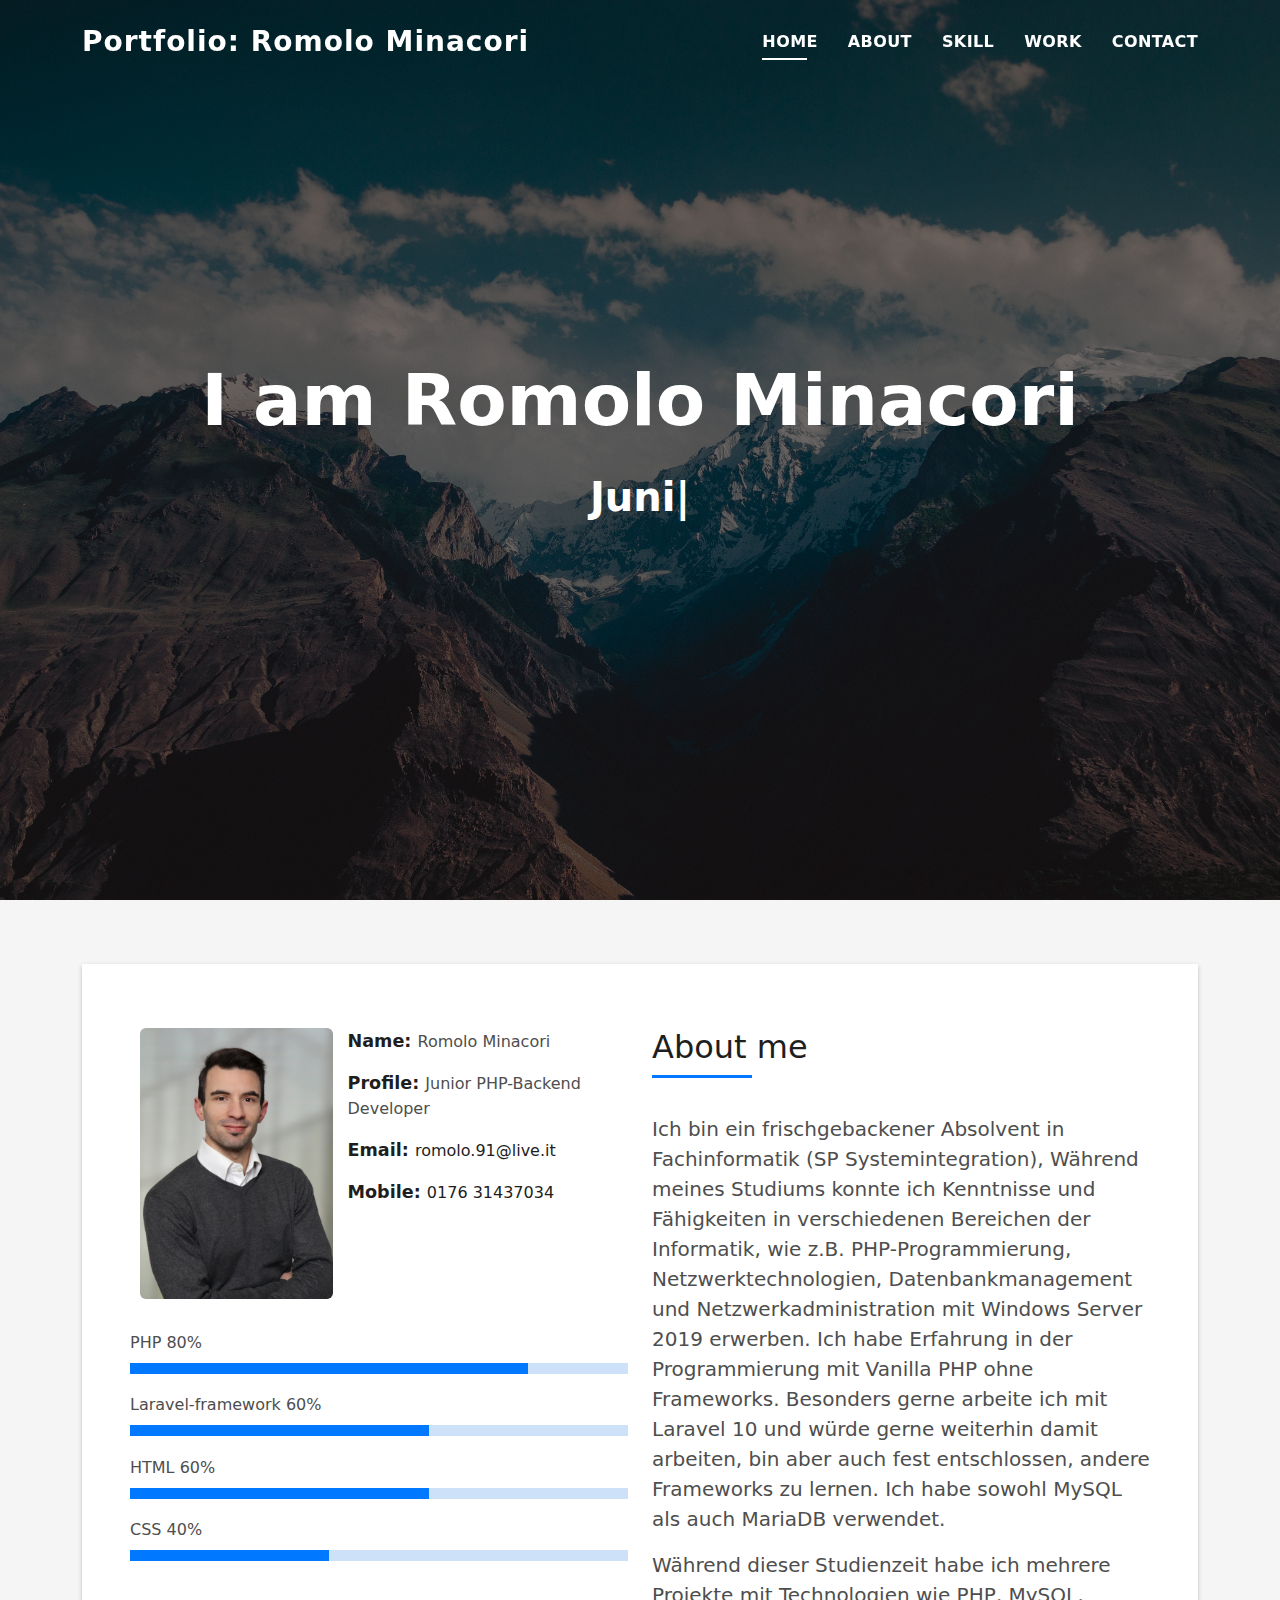
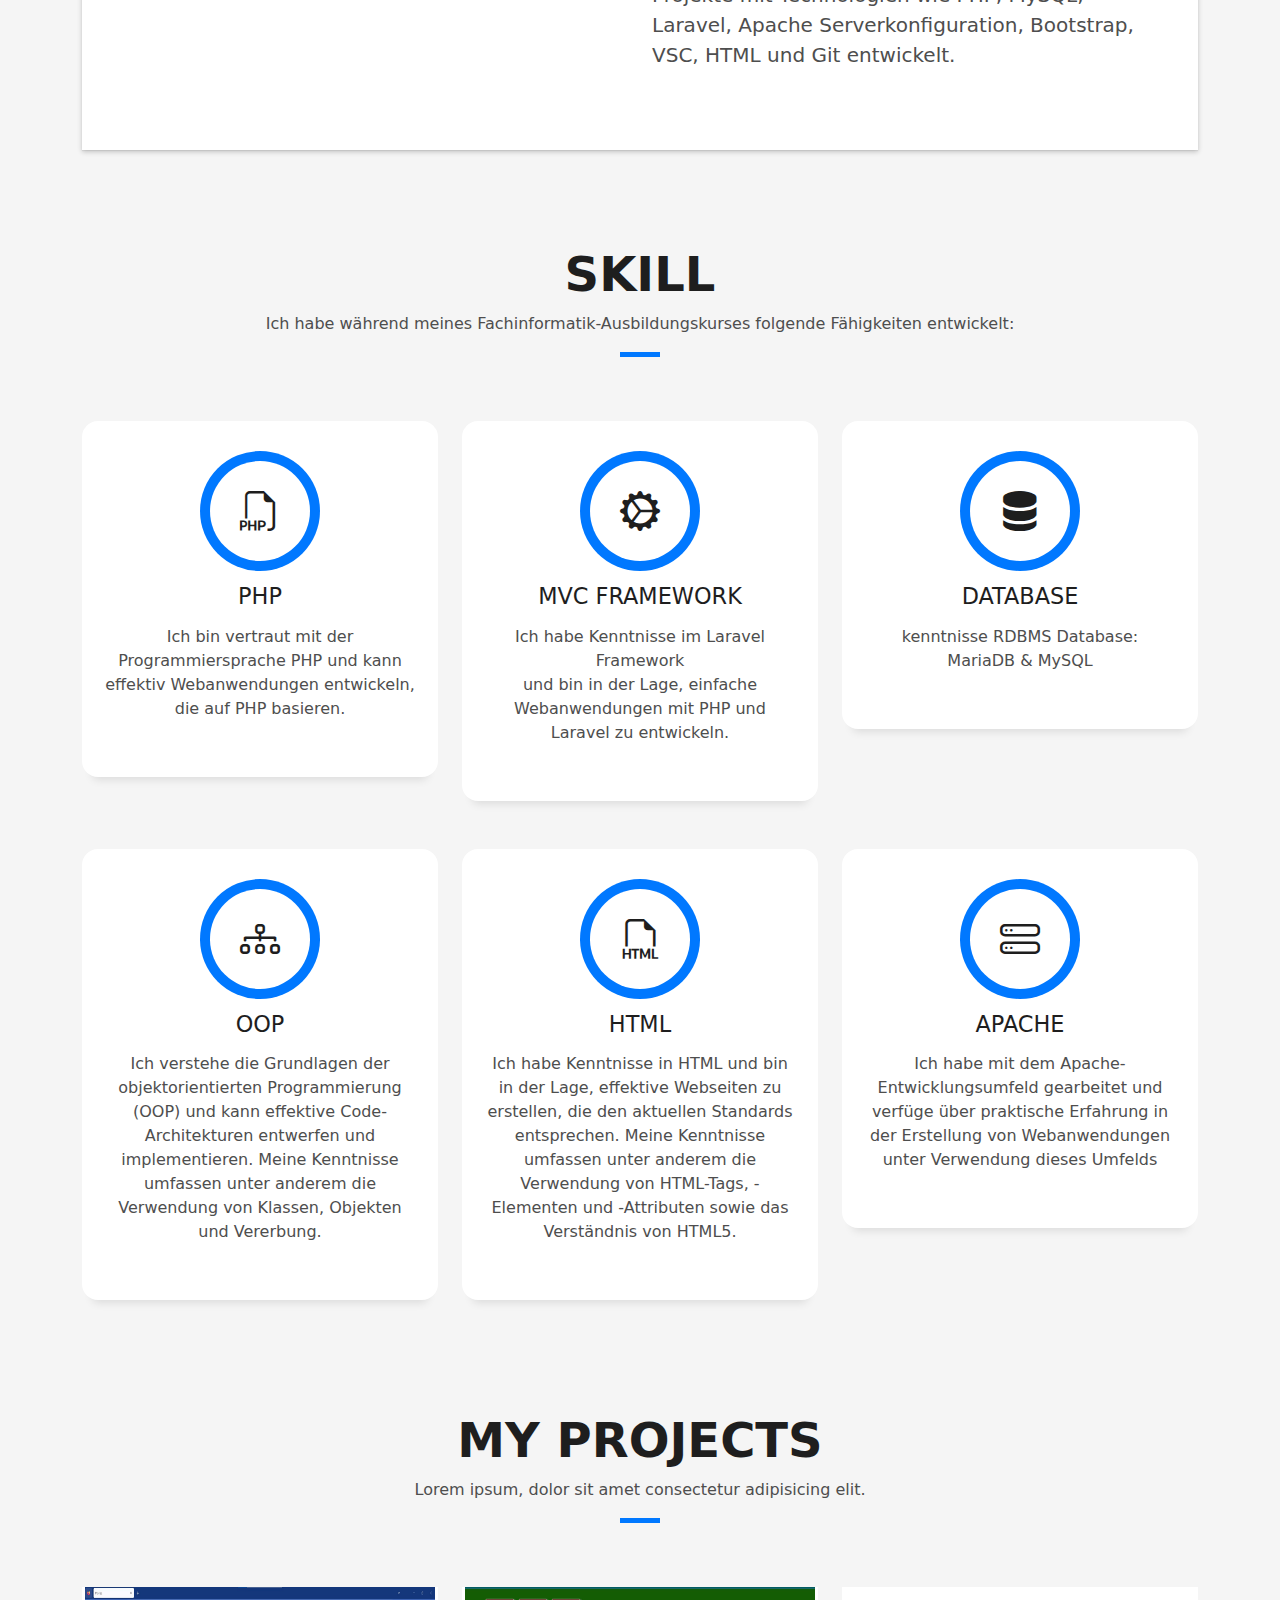
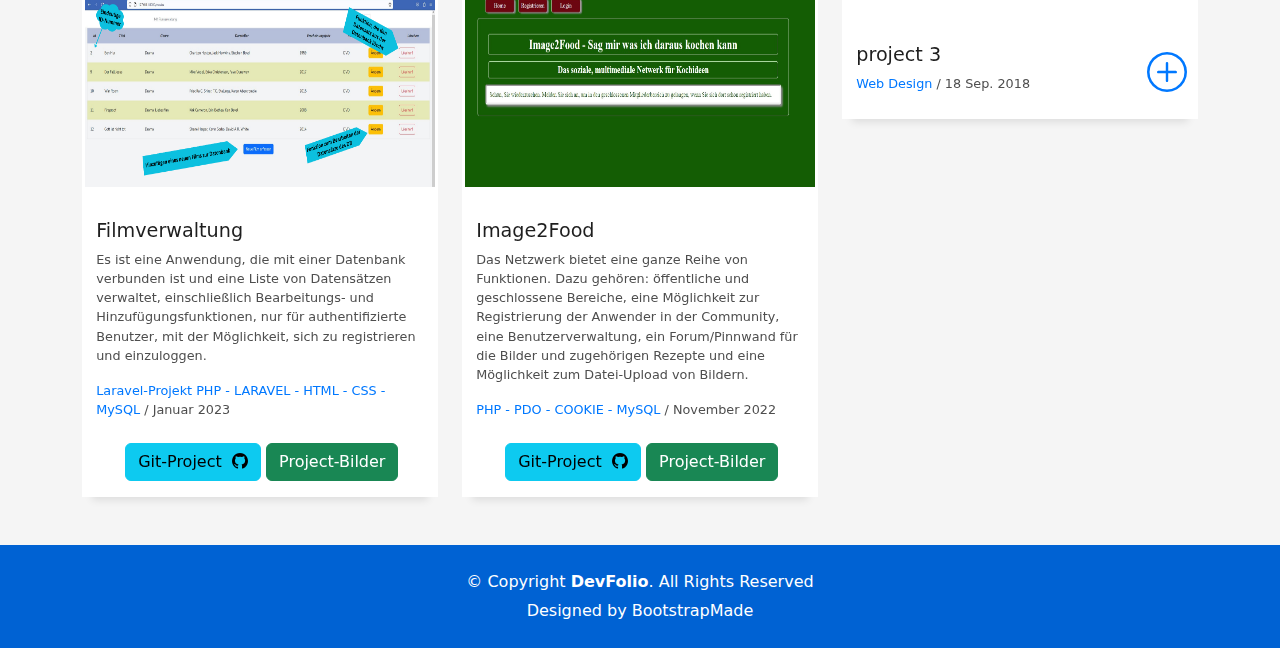
==== commit ed3292e1: "add new foto" ====
--- a/index.html
+++ b/index.html
@@ -82,7 +82,7 @@
                   <div class="row">
                     <div class="col-sm-6 col-md-5">
                       <div class="about-img">
-                        <img src="assets/img/testimonial-2.jpg" class="img-fluid rounded b-shadow-a" alt="">
+                        <img src="assets\img\Romolo_Minacori.jpg" class="img-fluid rounded b-shadow-a" alt="">
                       </div>
                     </div>
                     <div class="col-sm-6 col-md-7">
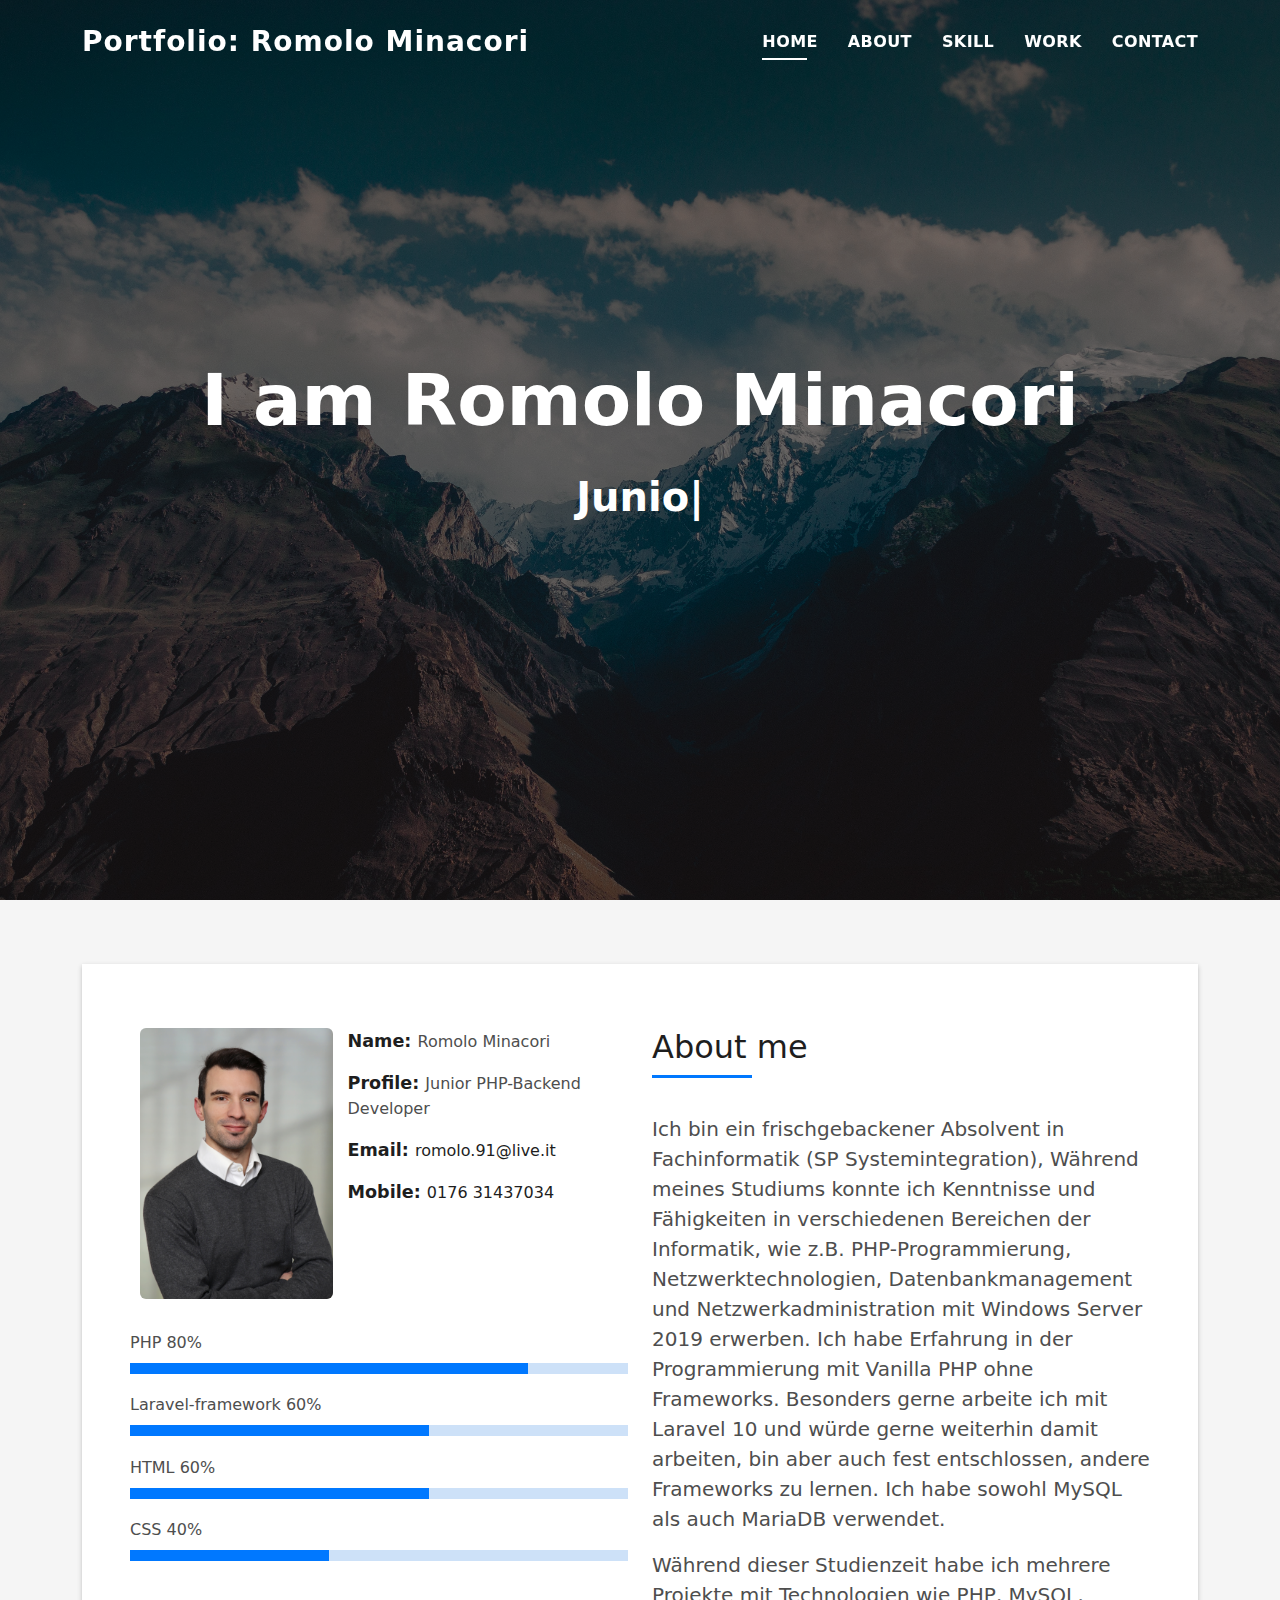
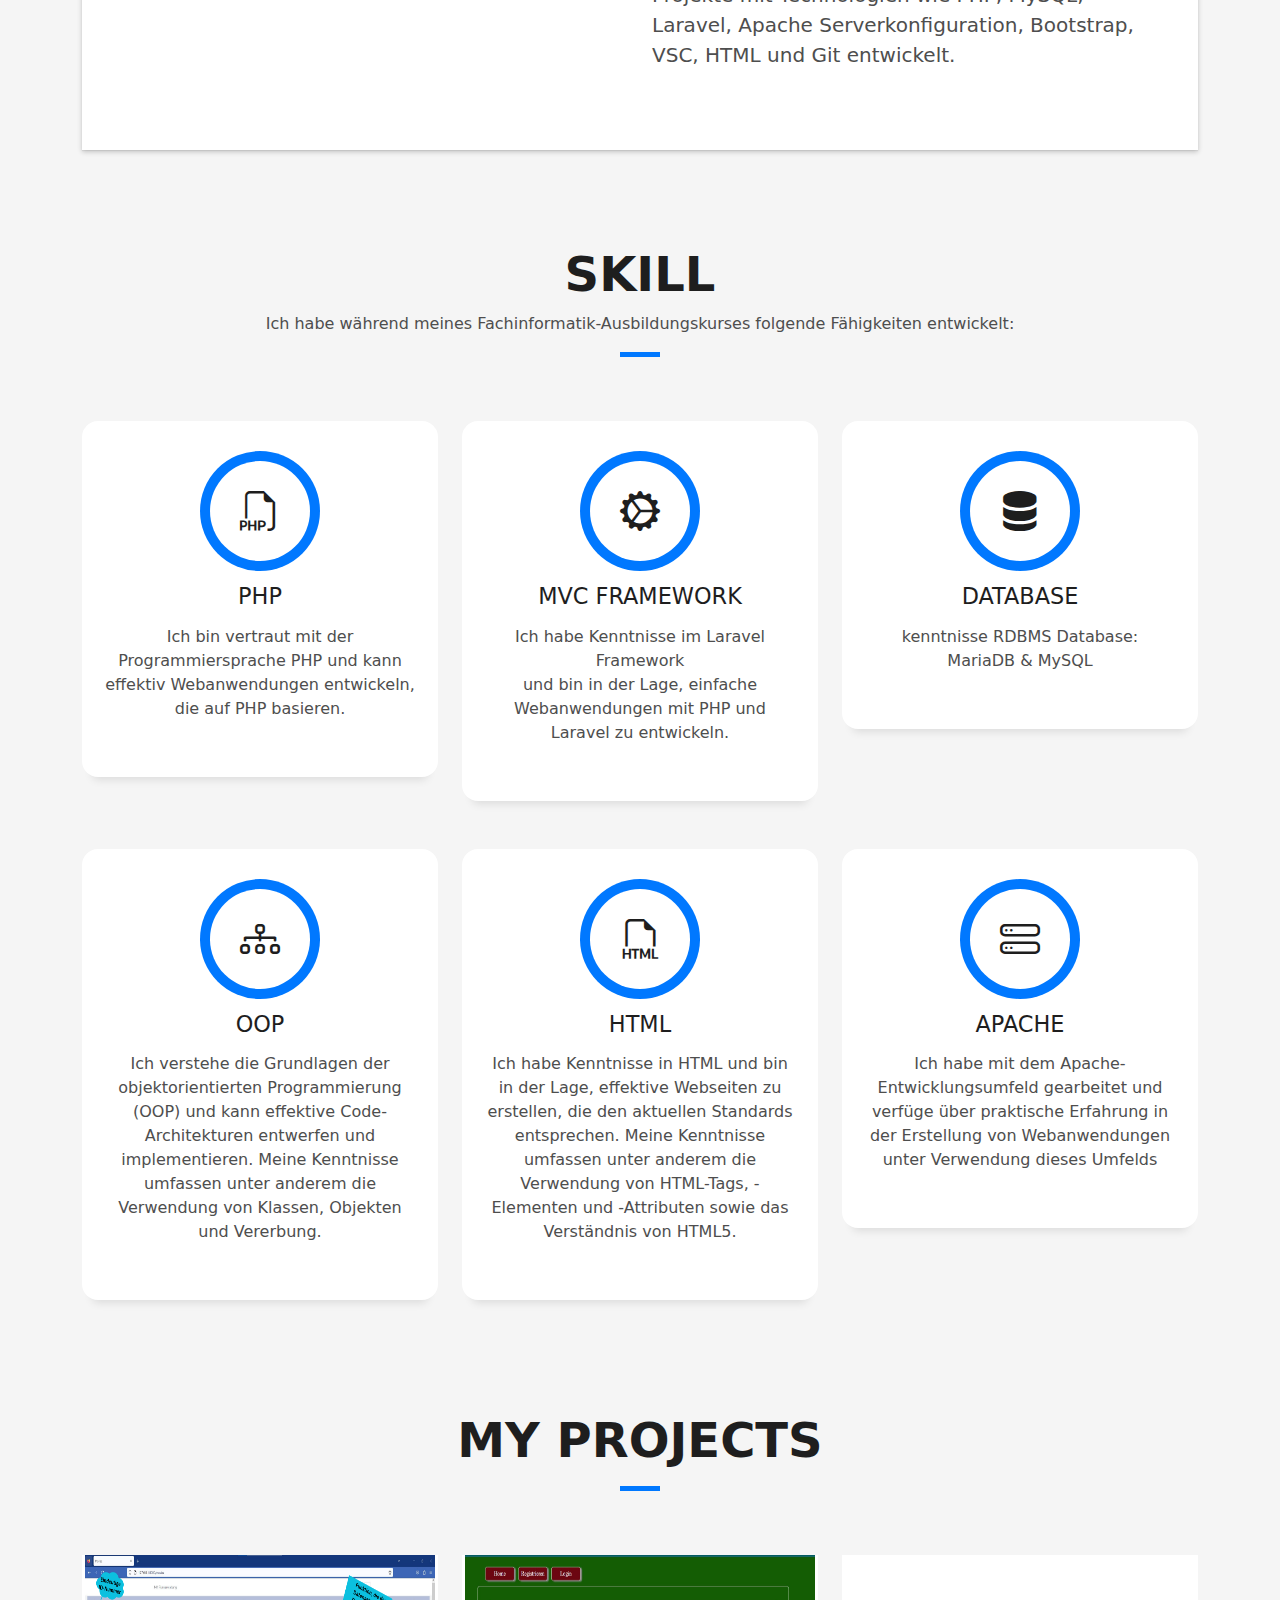
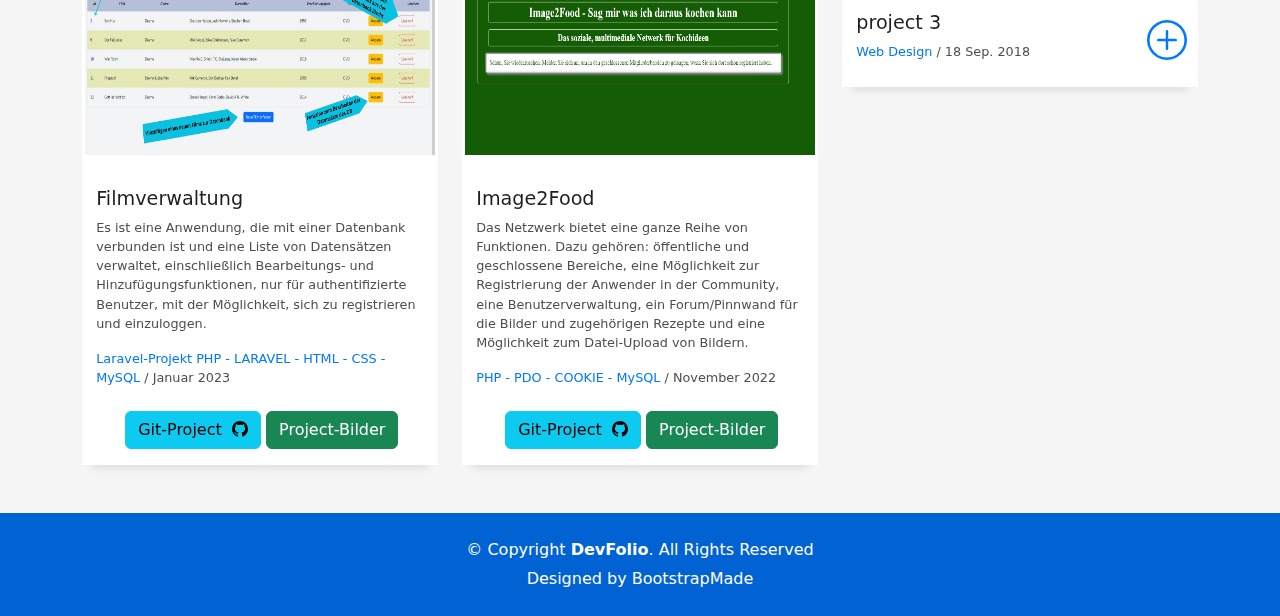
==== commit f2315904: "update projects section" ====
--- a/index.html
+++ b/index.html
@@ -262,7 +262,7 @@
                 My Projects
               </h3>
               <p class="subtitle-a">
-                Lorem ipsum, dolor sit amet consectetur adipisicing elit.
+                
               </p>
               <div class="line-mf"></div>
             </div>
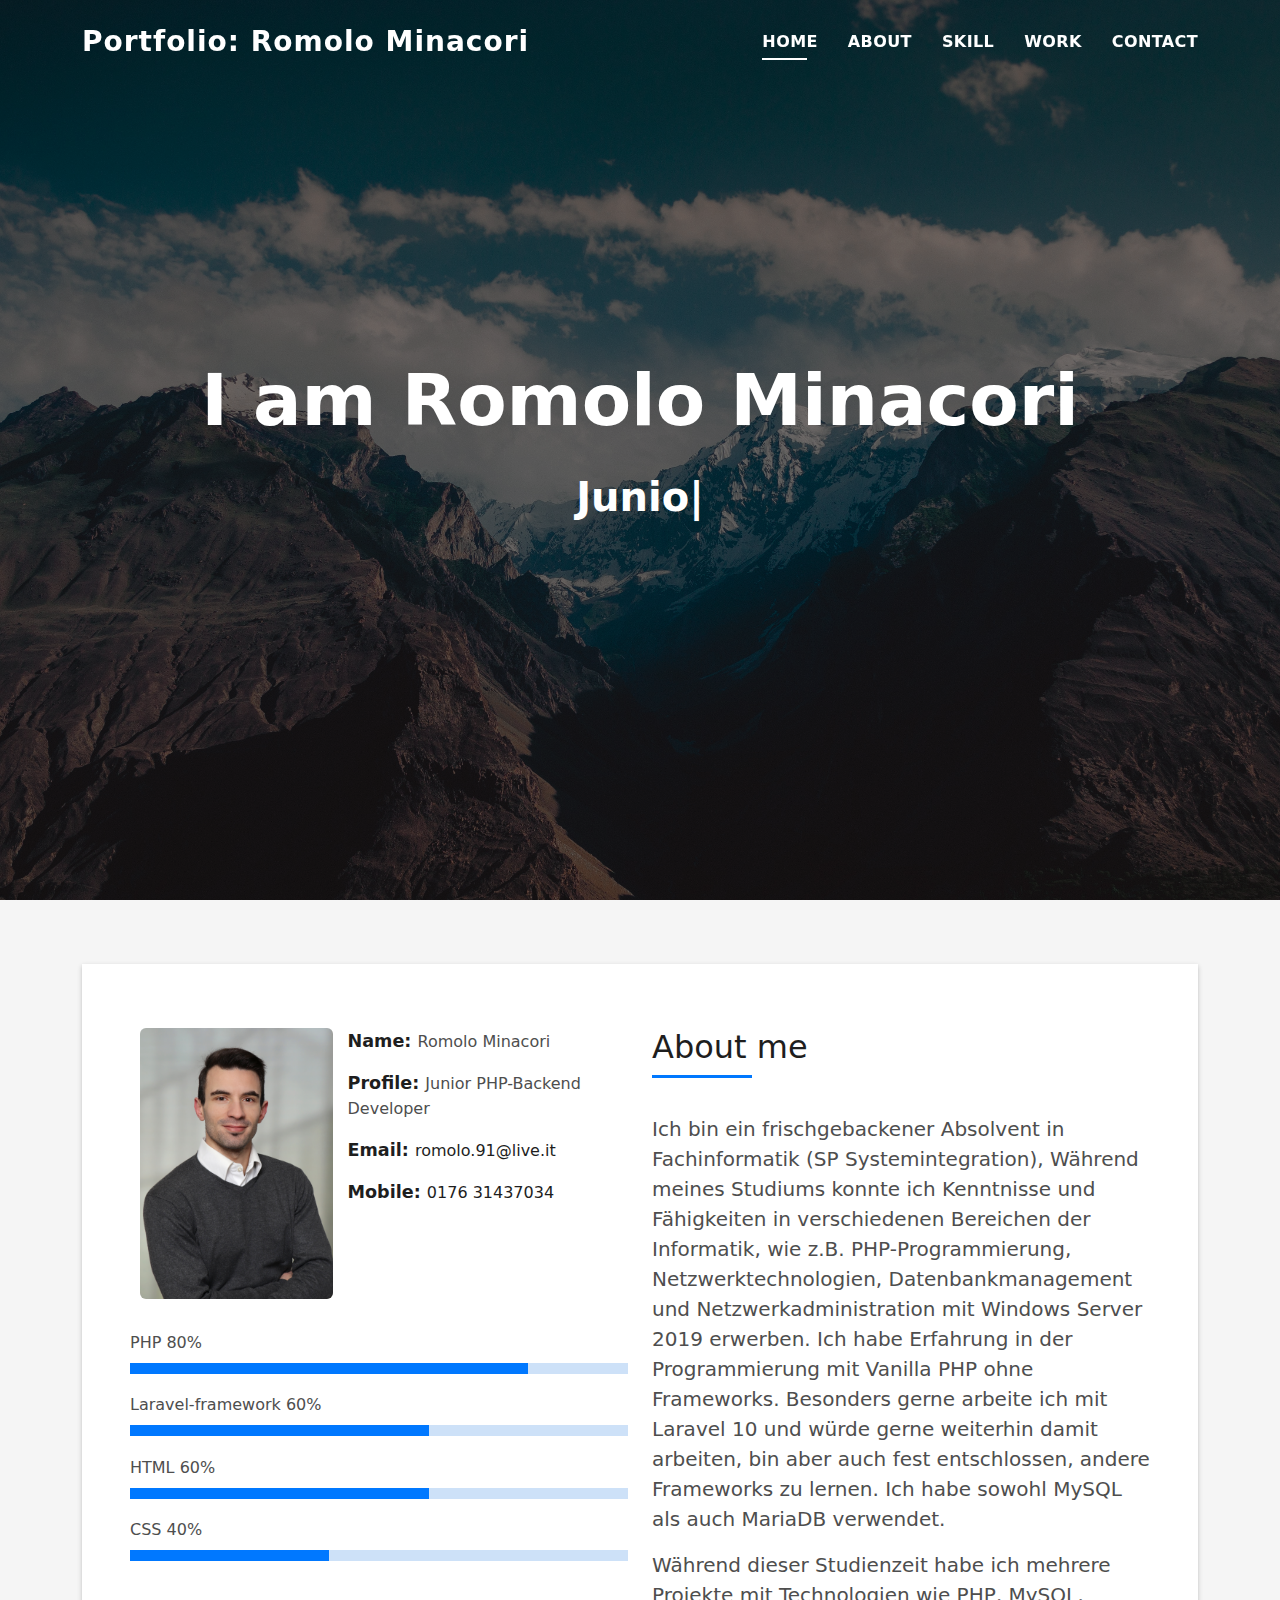
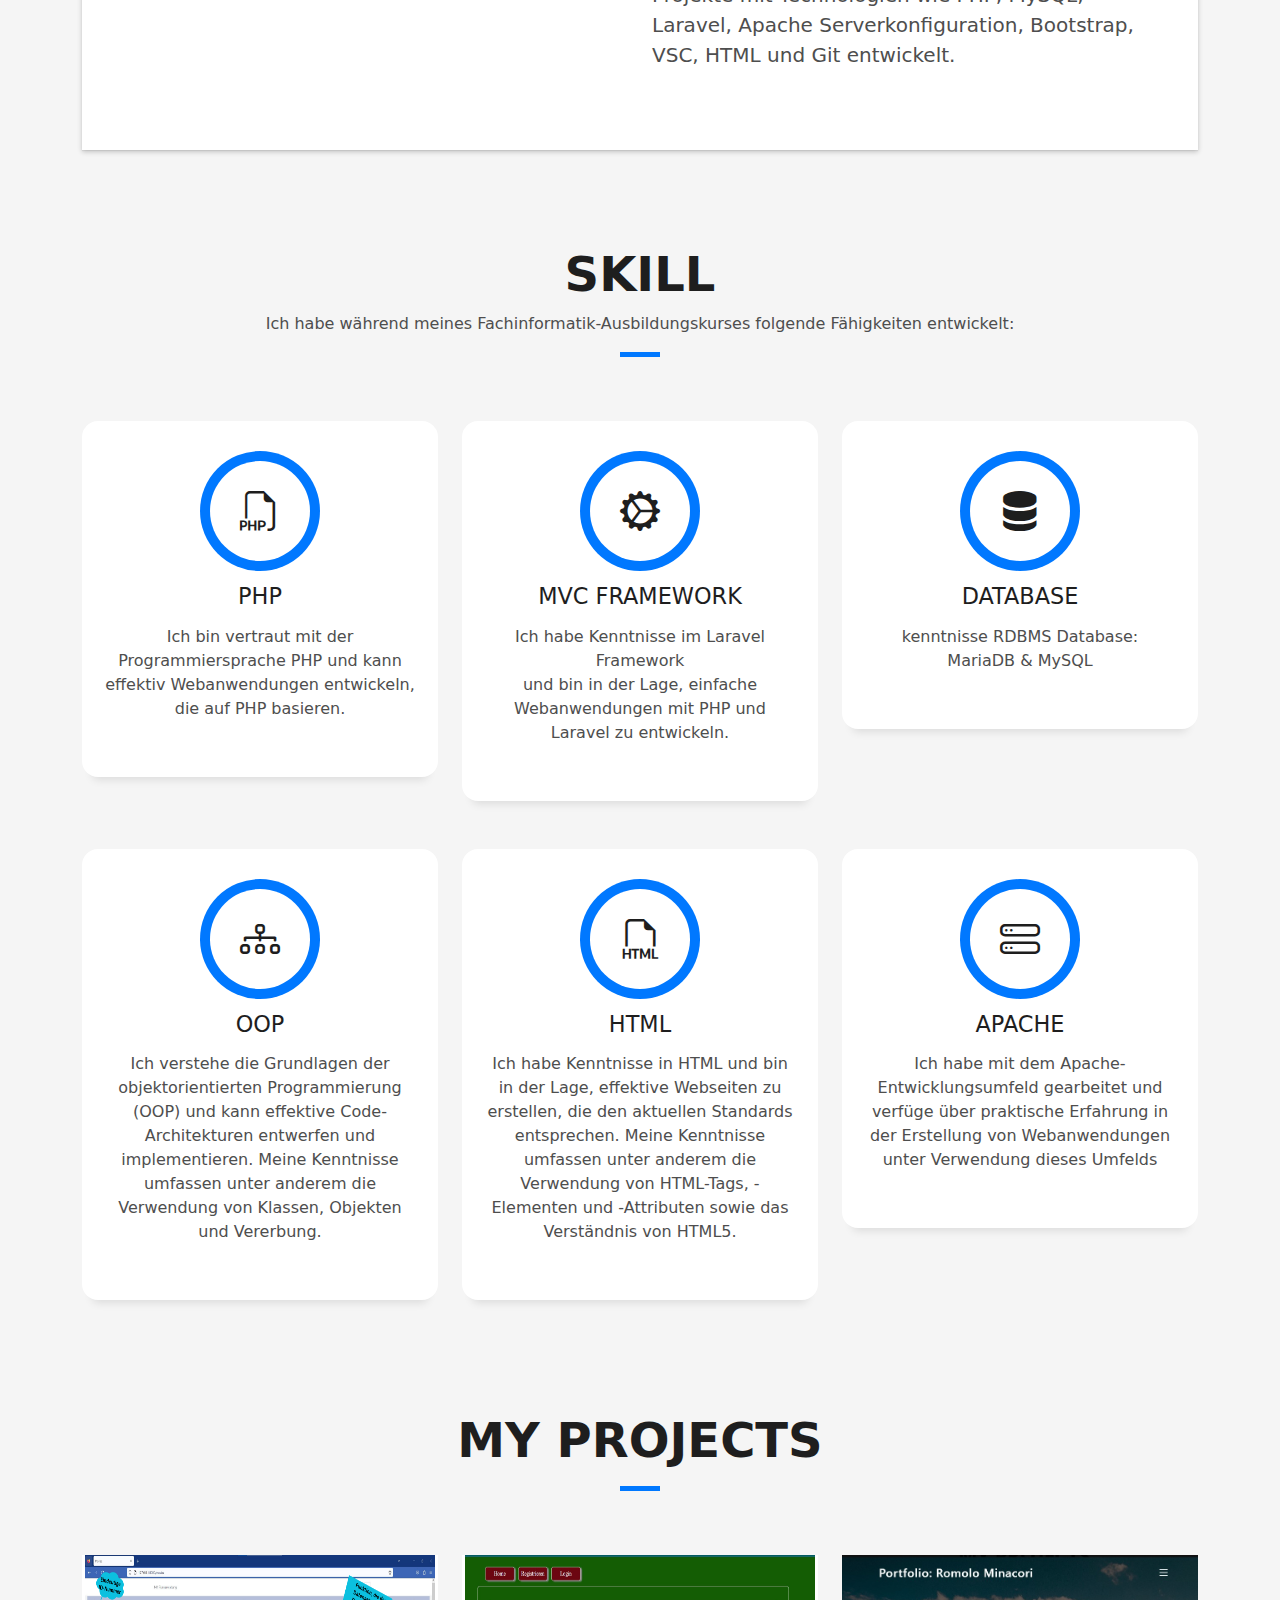
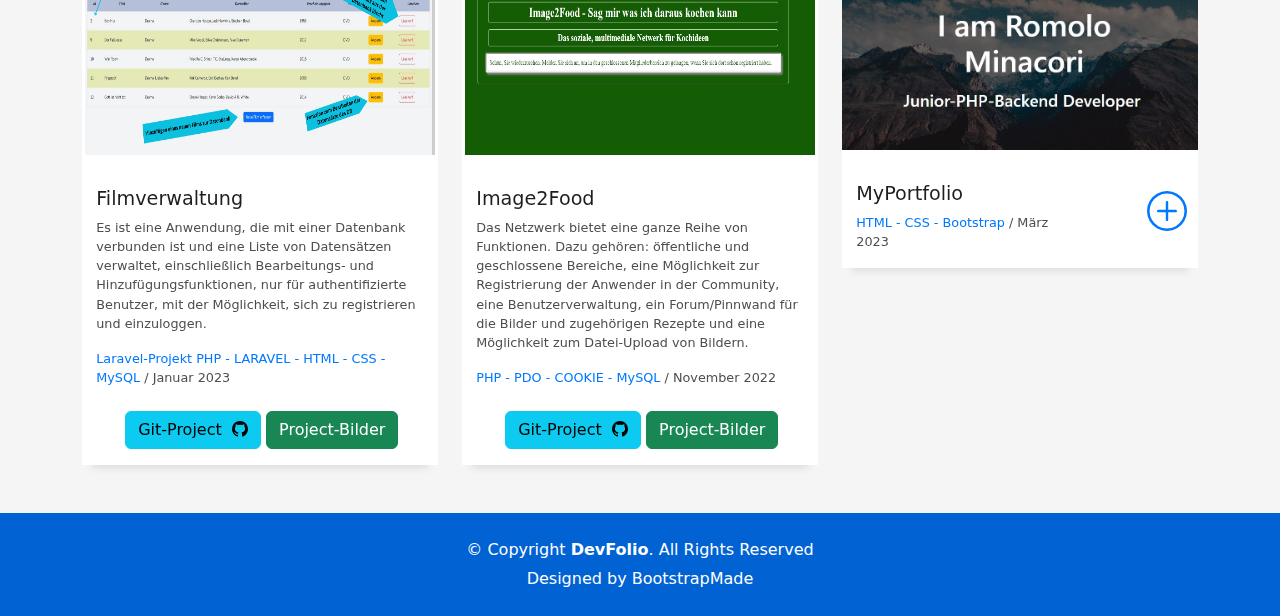
==== commit fa26dedf: "add Project 3" ====
--- a/index.html
+++ b/index.html
@@ -330,23 +330,23 @@
           </div>
           <div class="col-md-4">
             <div class="work-box">
-              <a href="assets/img/work-4.jpg" data-gallery="portfolioGallery" class="portfolio-lightbox">
+              <a href="#" data-gallery="portfolioGallery" class="portfolio-lightbox">
                 <div class="work-img">
-                  <img src="assets/img/work-7.jpg" alt="" class="img-fluid">
+                  <img src="assets/img/foto_myPortfolio.jpg" alt="" class="img-fluid">
                 </div>
               </a>
               <div class="work-content">
                 <div class="row">
                   <div class="col-sm-8">
-                    <h2 class="w-title">project 3</h2>
-                    <div class="w-more">
-                      <span class="w-ctegory">Web Design</span> / <span class="w-date">18 Sep. 2018</span>
+                    <h2 class="w-title">MyPortfolio</h2>
+                    <div class="w-more">
+                      <span class="w-ctegory">HTML - CSS - Bootstrap</span> / <span class="w-date">März 2023</span>
                     </div>
                   </div>
                   <div class="col-sm-4">
                     <div class="w-like">
                      <!--per collegare il progetto ad un pagina con dettagli (rimuovere commento sotto)-->
-                      <a href="portfolio-details.html"> <span class="bi bi-plus-circle"></span></a>  
+                      <a href="#"> <span class="bi bi-plus-circle"></span></a>  
                     </div>
                   </div>
                 </div>
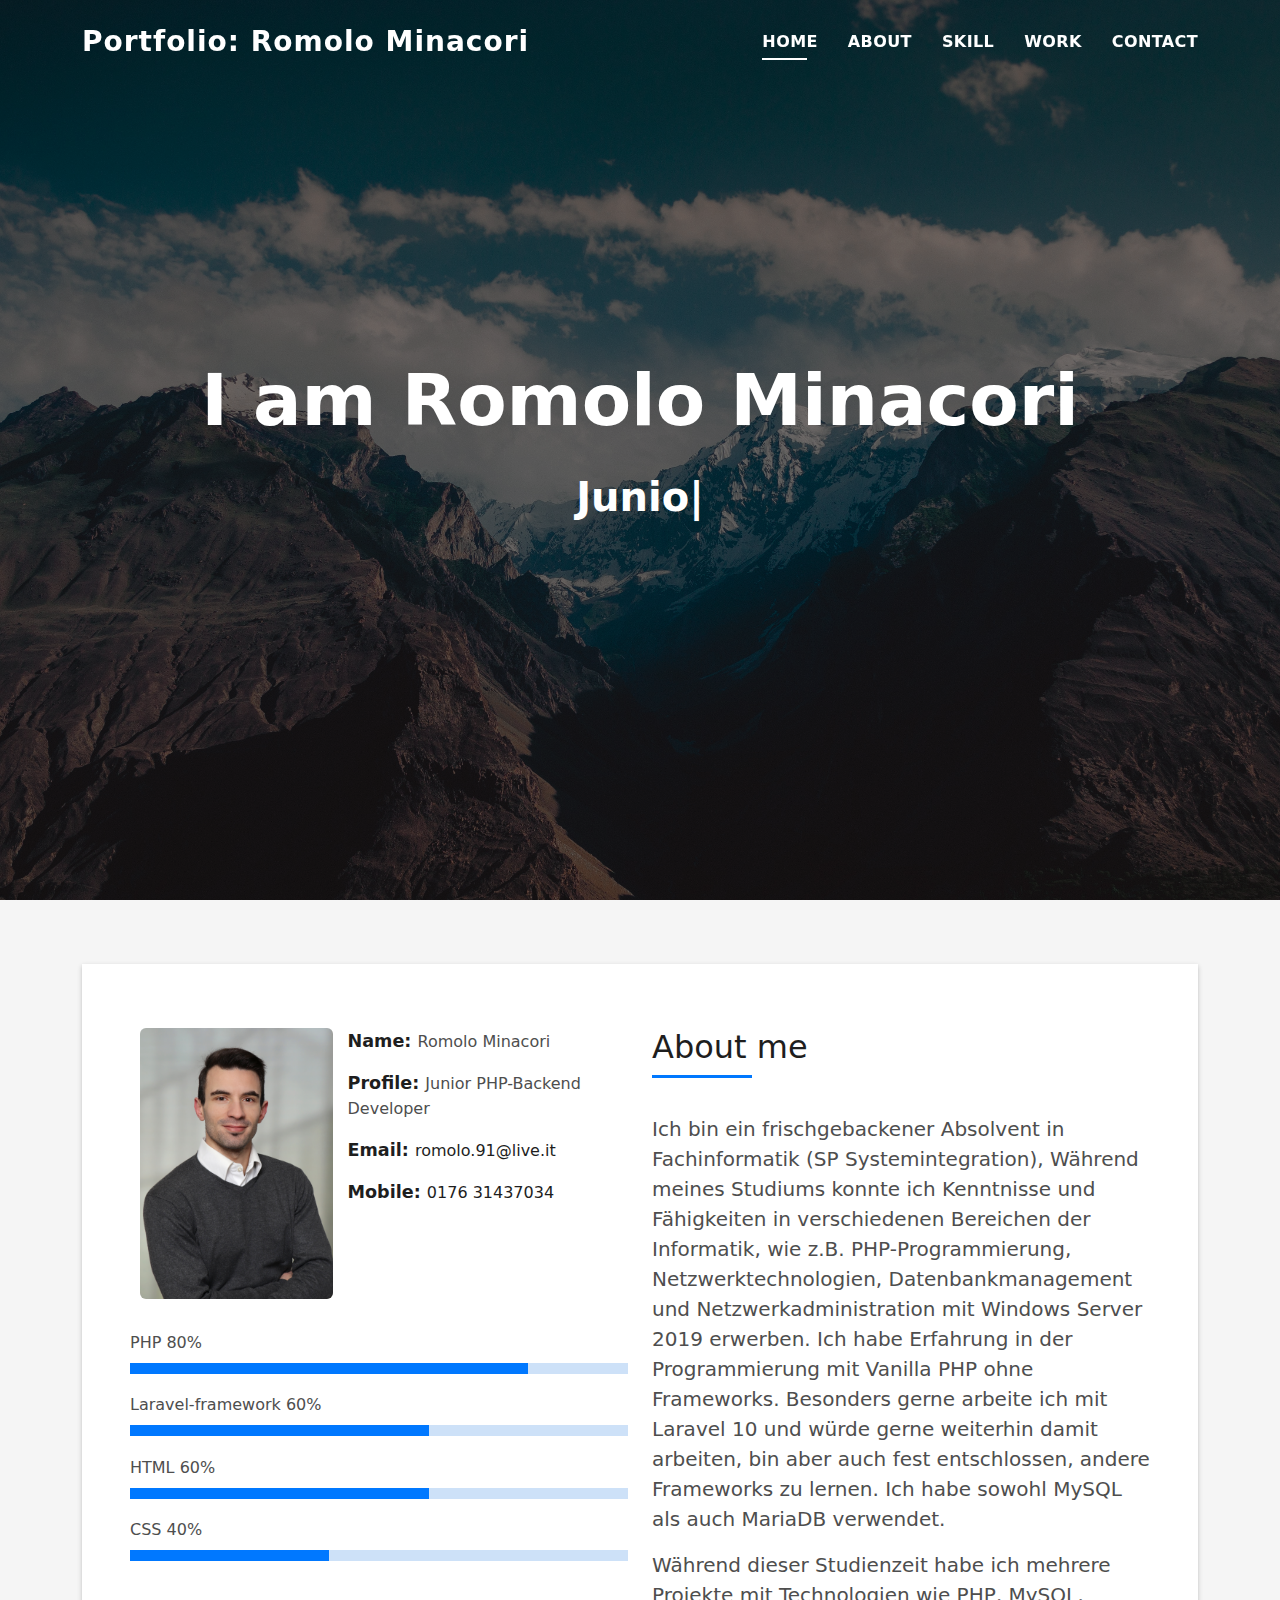
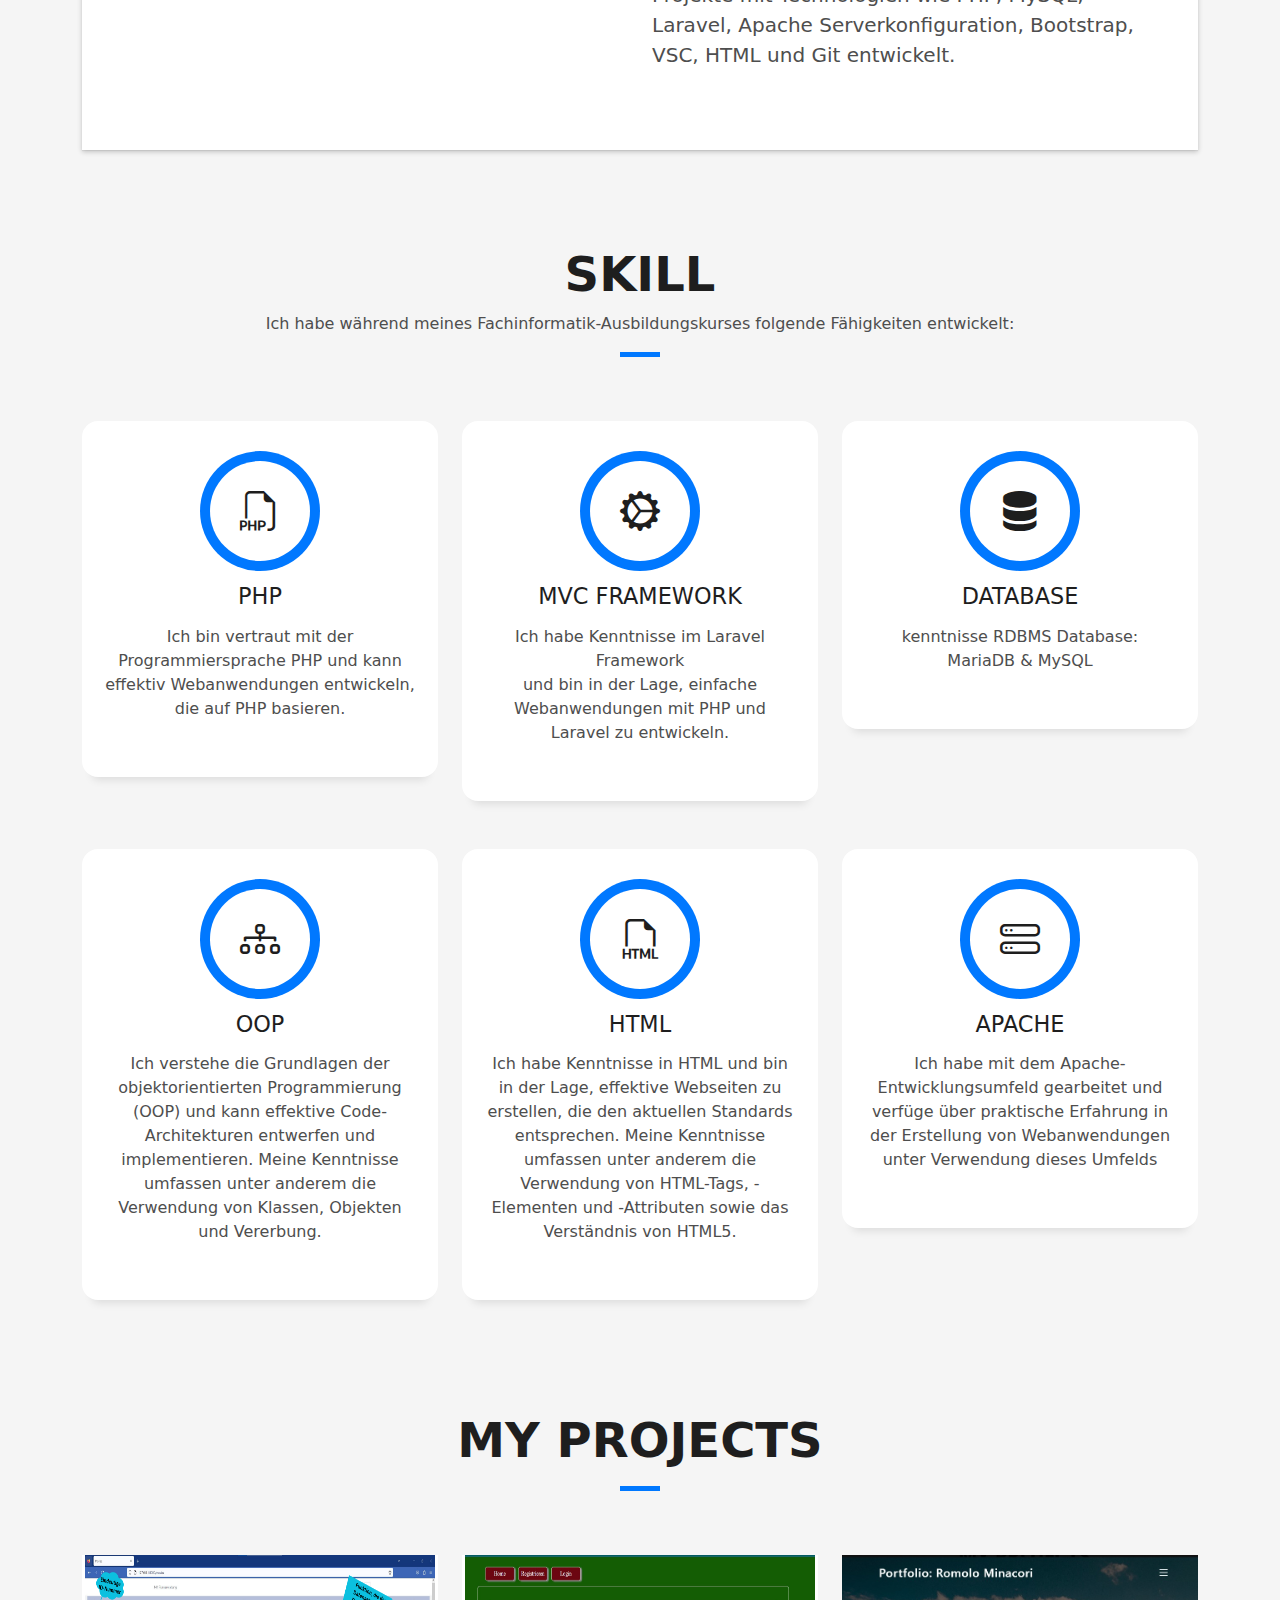
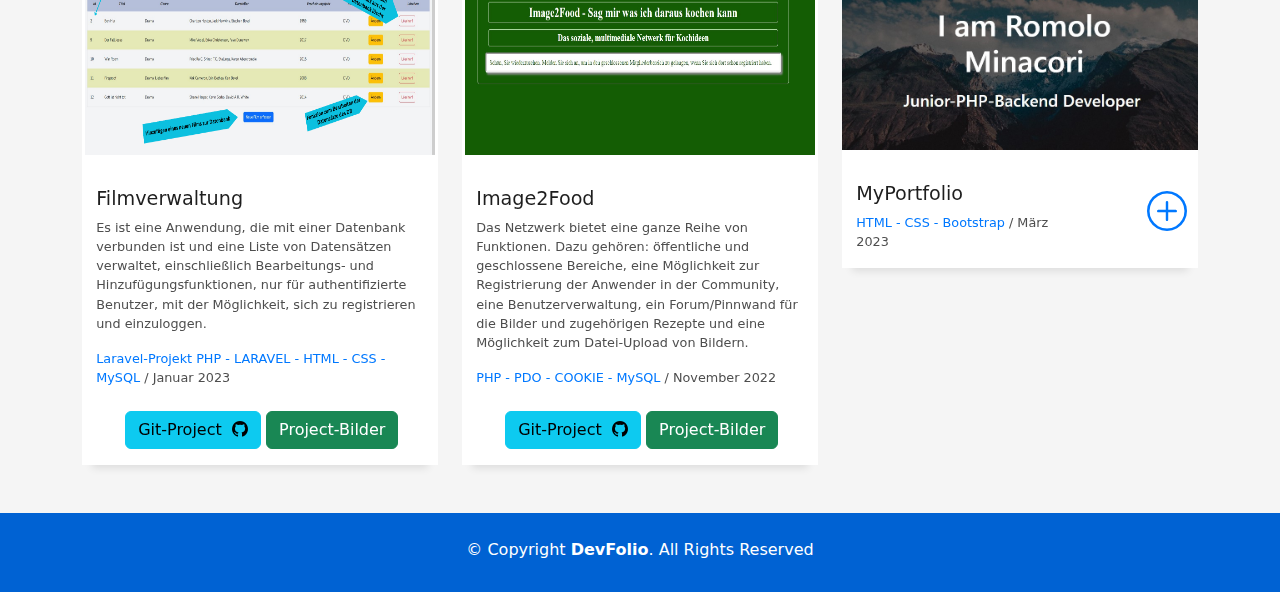
==== commit 99d95bba: "update footer" ====
--- a/index.html
+++ b/index.html
@@ -447,8 +447,8 @@
               You can delete the links only if you purchased the pro version.
               Licensing information: https://bootstrapmade.com/license/
               Purchase the pro version with working PHP/AJAX contact form: https://bootstrapmade.com/buy/?theme=DevFolio
-            -->
-              Designed by <a href="https://bootstrapmade.com/">BootstrapMade</a>
+            -->     
+      
             </div>
           </div>
         </div>
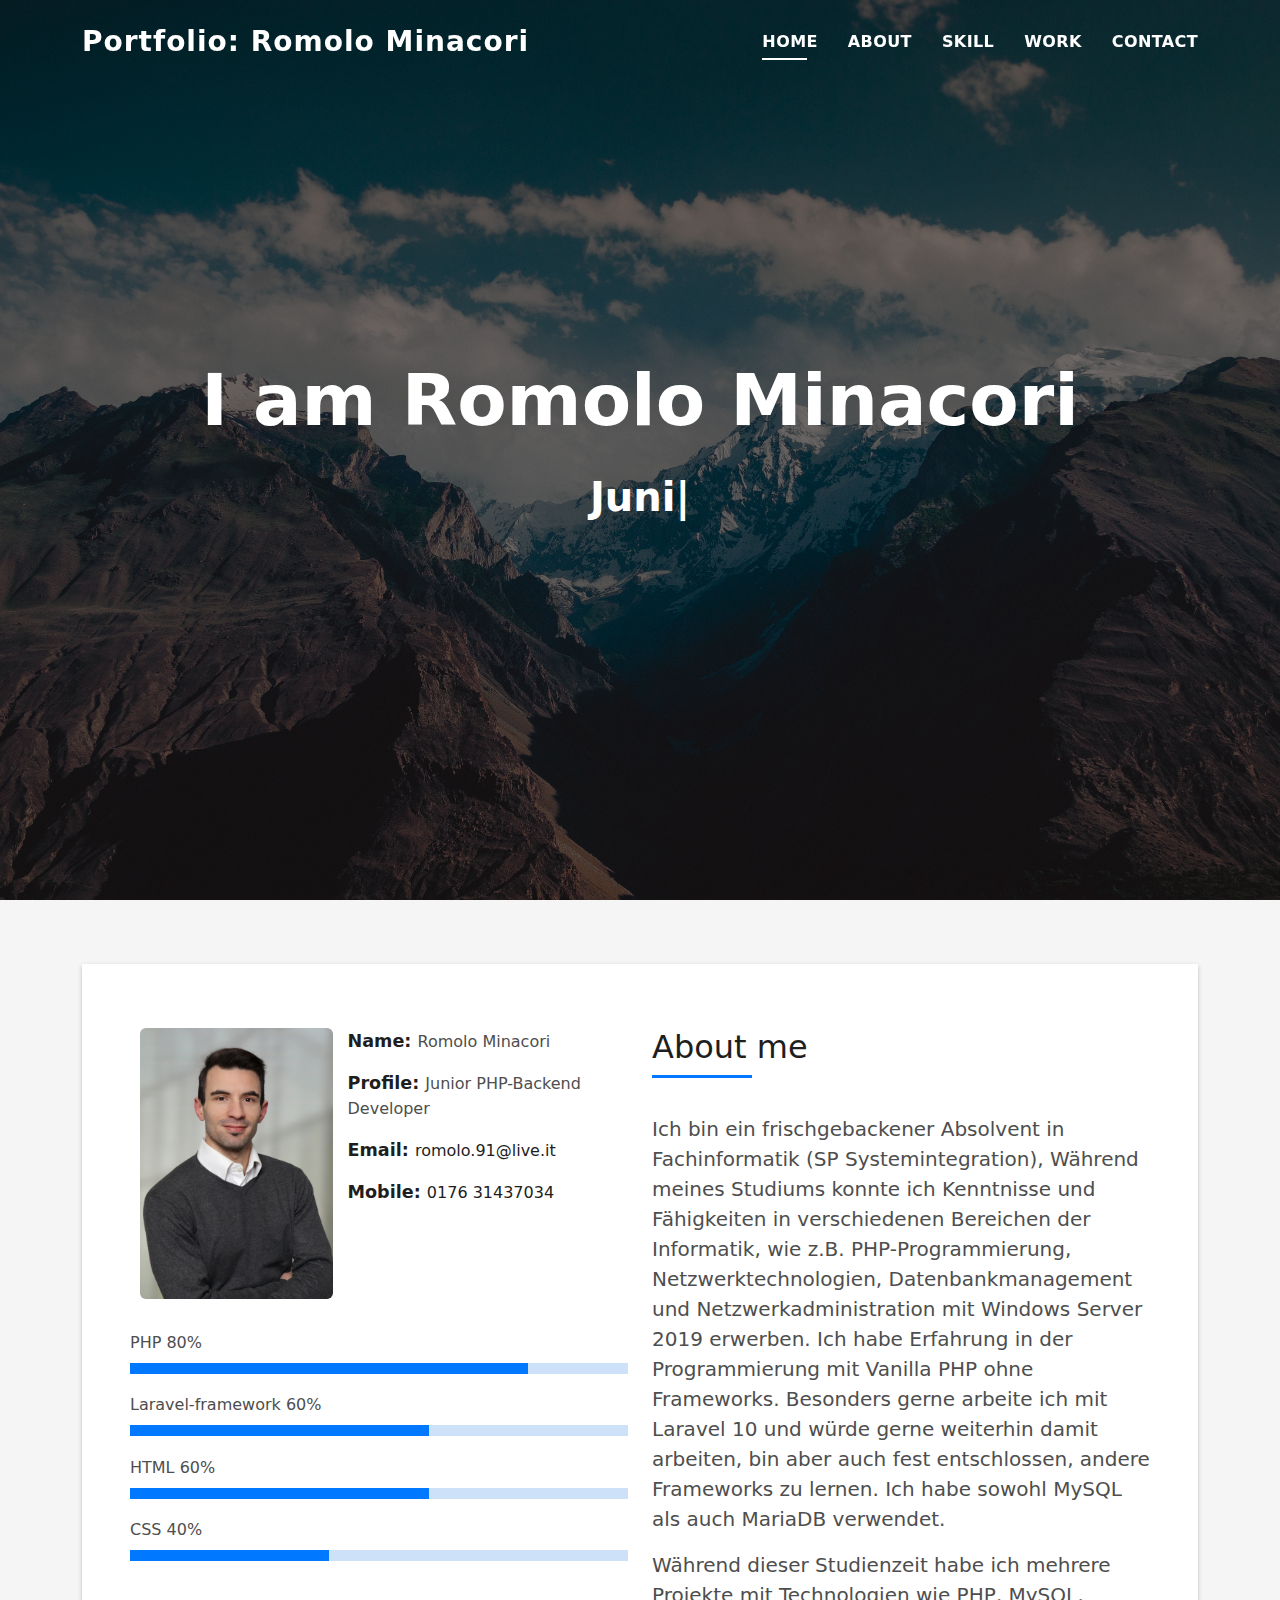
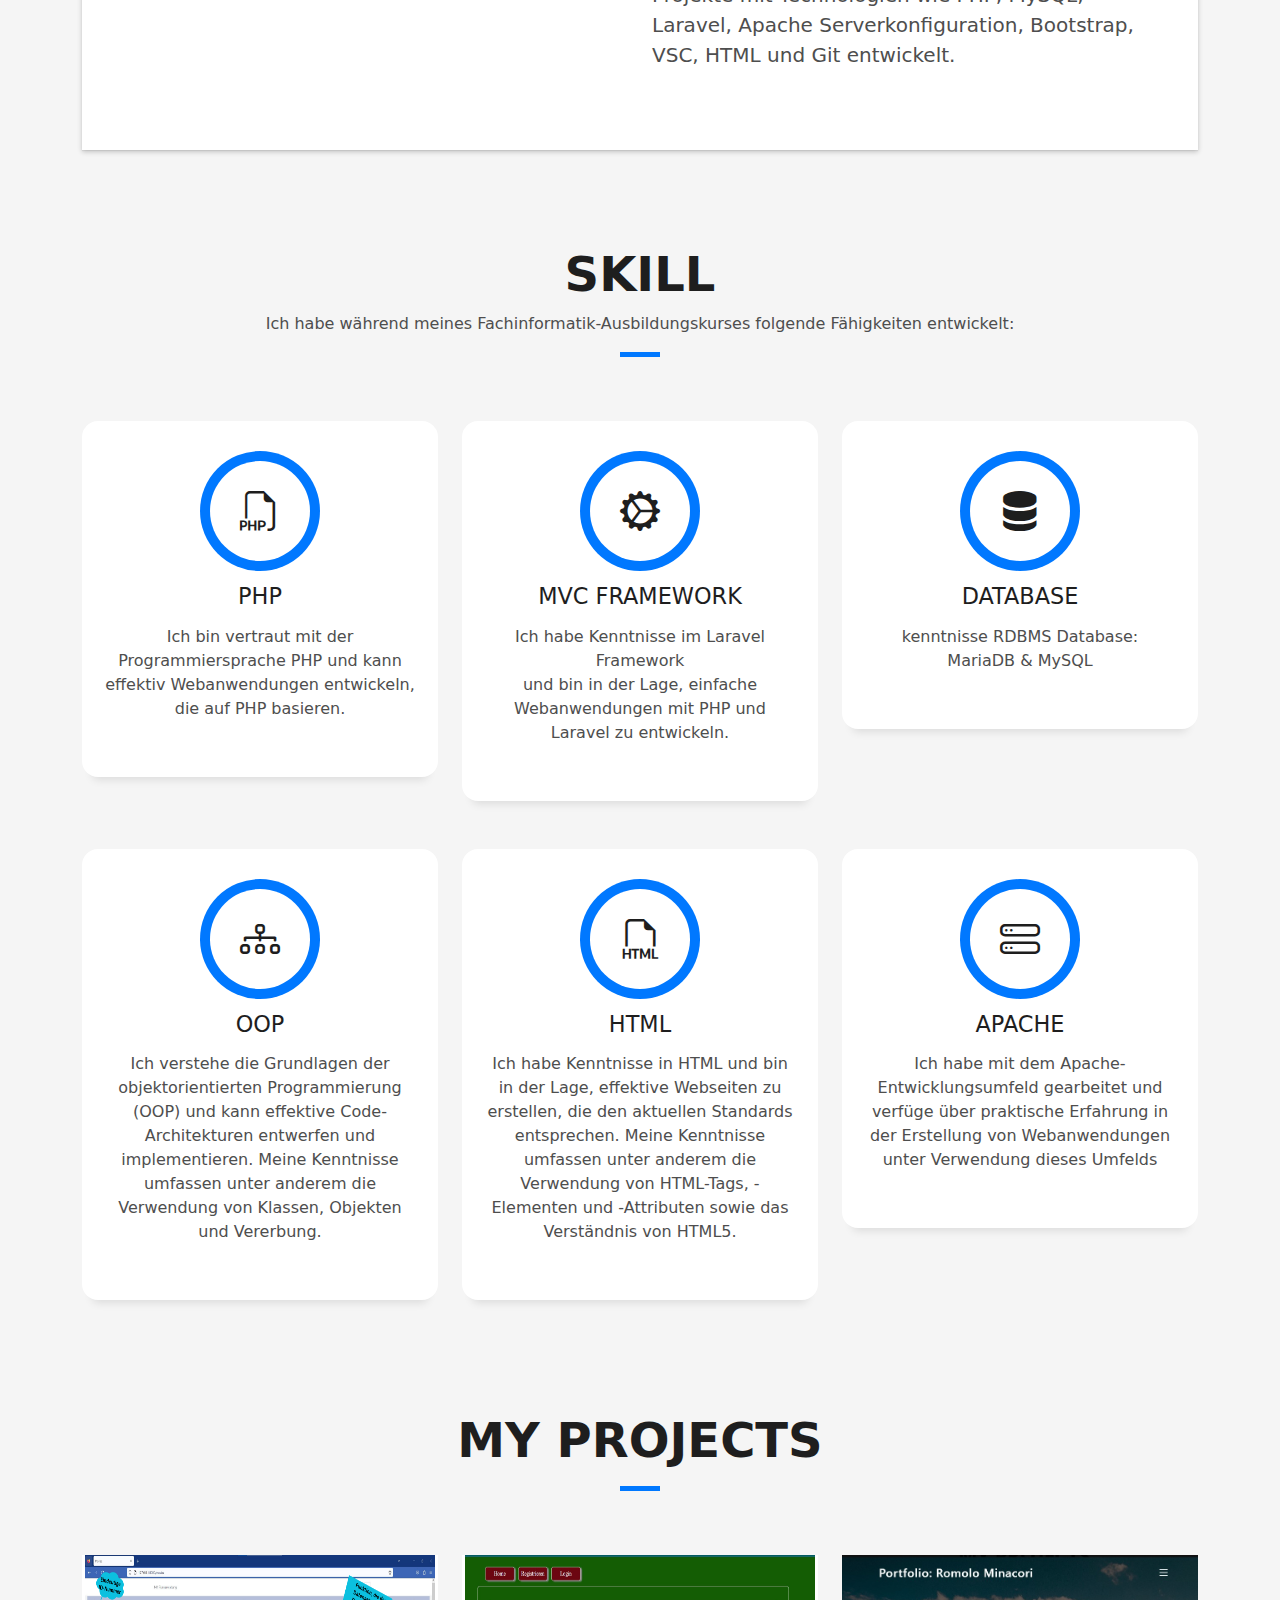
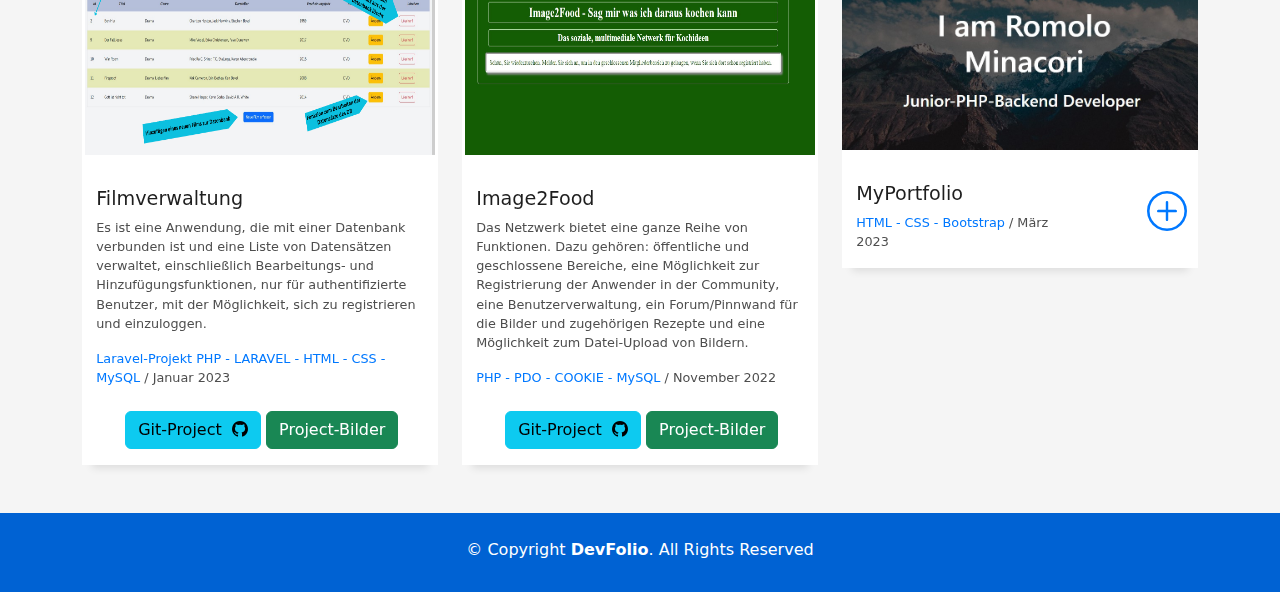
==== commit d6bdecb9: "add new icon" ====
--- a/index.html
+++ b/index.html
@@ -10,8 +10,8 @@
   <meta content="" name="keywords">
 
   <!-- Favicons -->
-  <link href="assets/img/favicon.png" rel="icon">
-  <link href="assets/img/apple-touch-icon.png" rel="apple-touch-icon">
+  <link href="assets/img/portfolio.png" rel="icon">
+  <link href="assets/img/portfolio.png" rel="apple-touch-icon">
 
   <!-- Vendor CSS Files -->
   <link href="assets/vendor/bootstrap/css/bootstrap.min.css" rel="stylesheet">
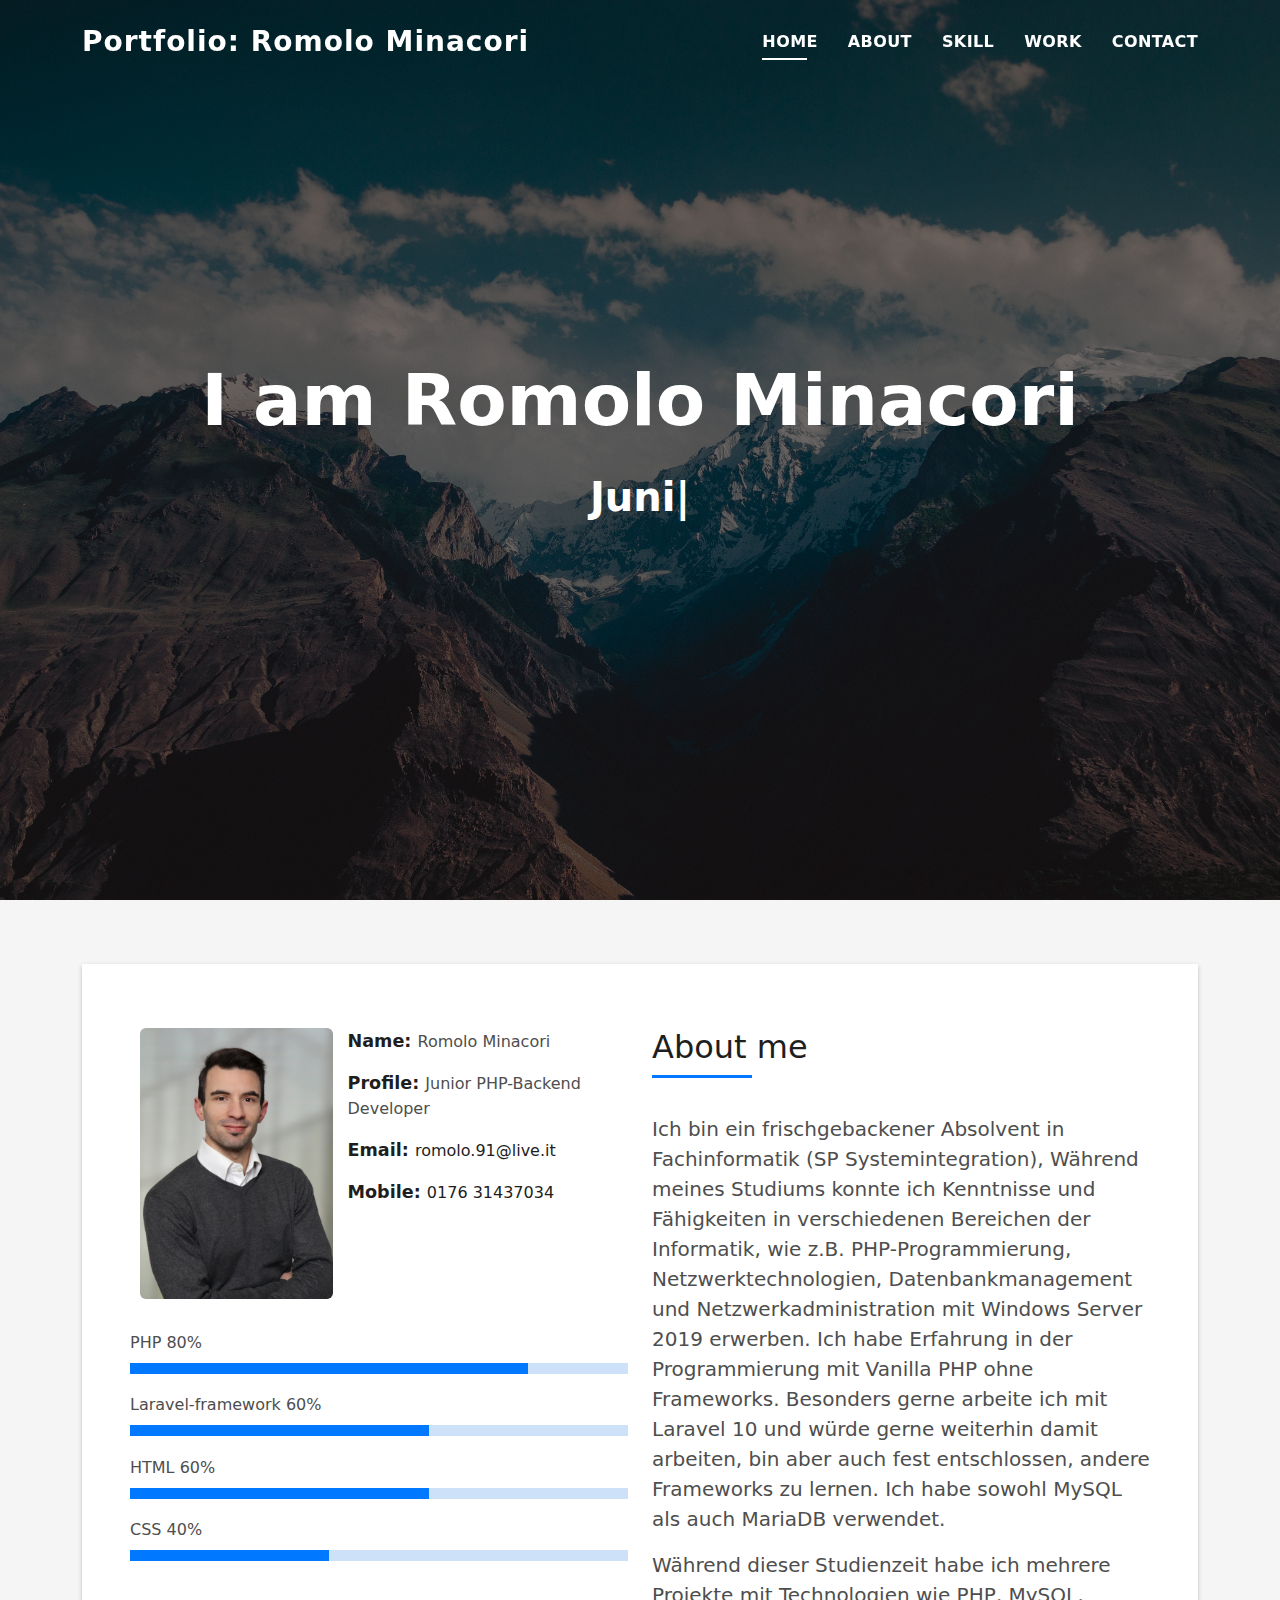
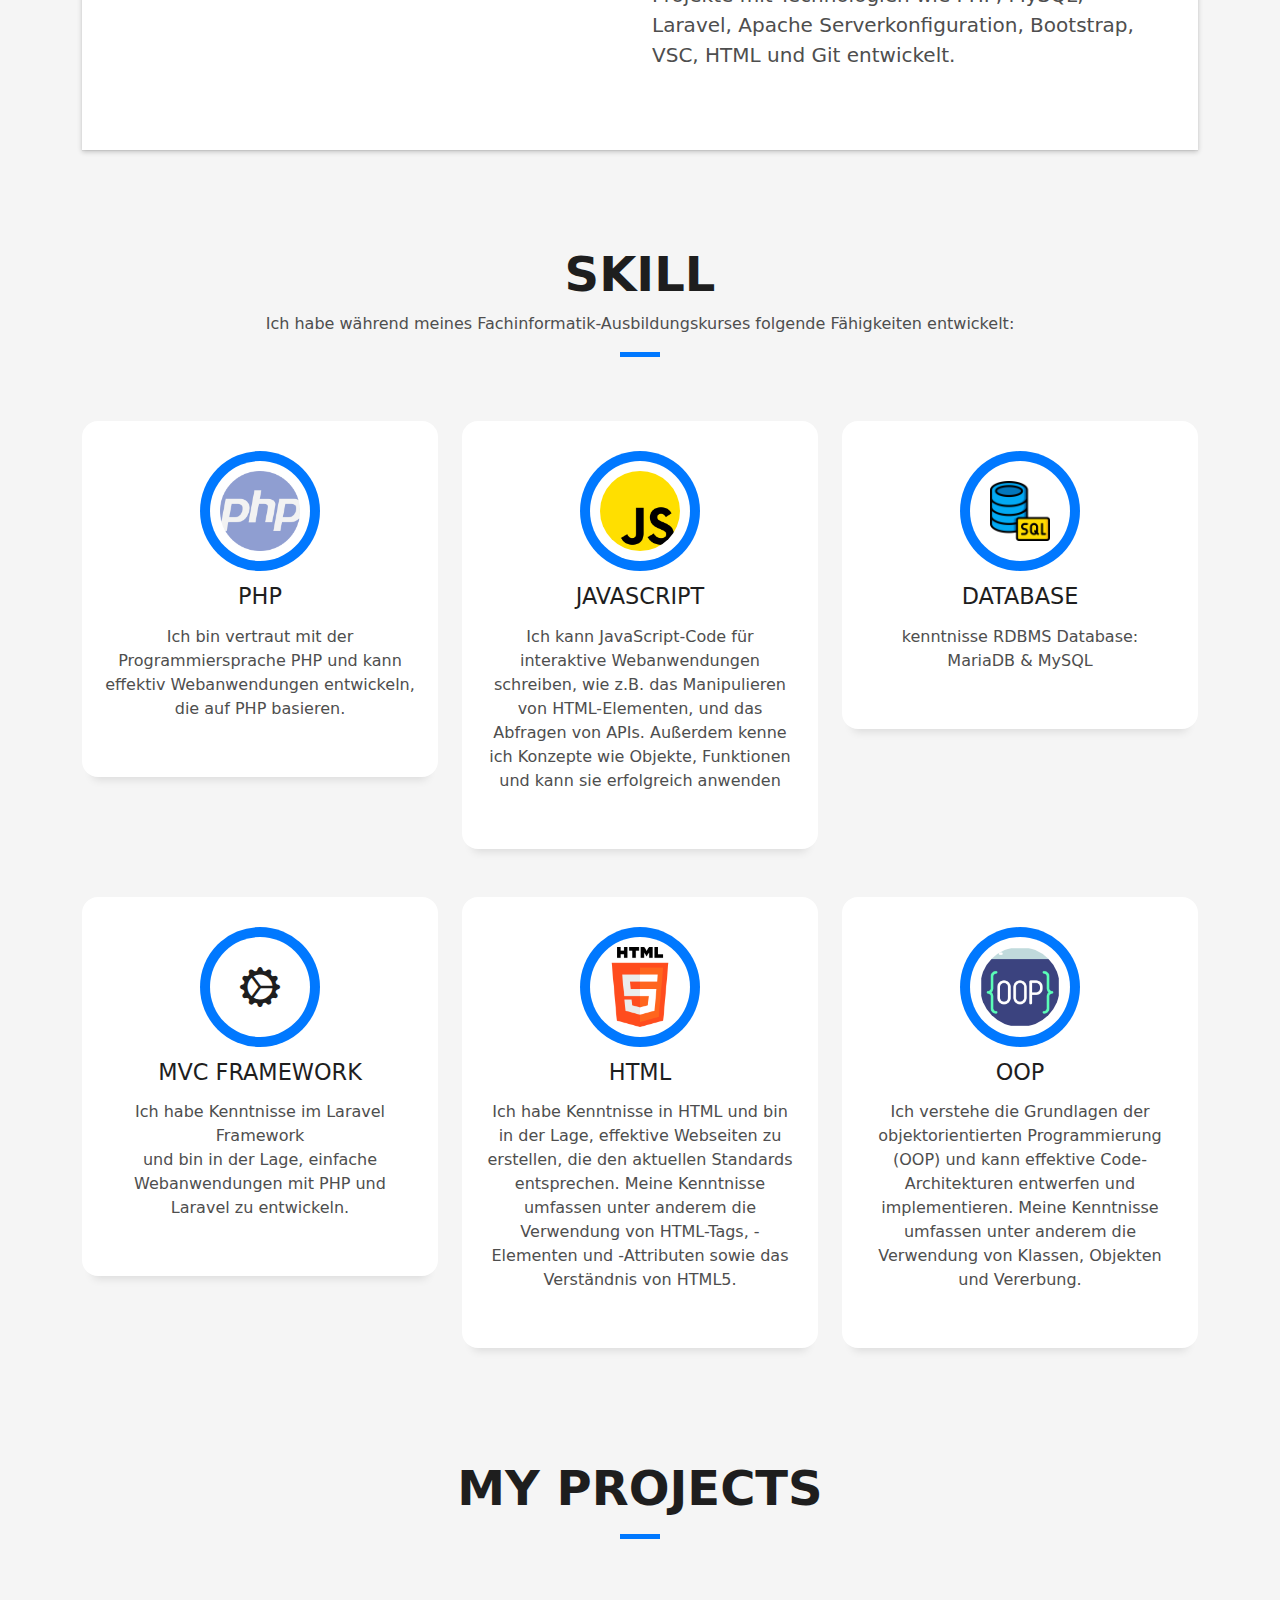
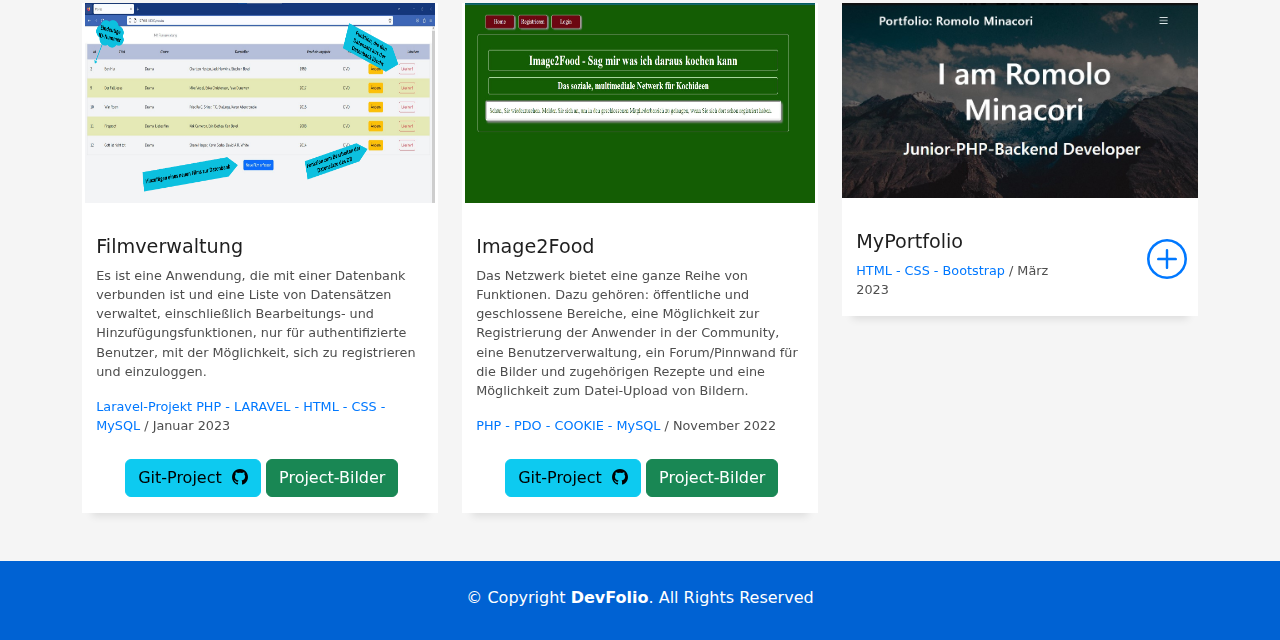
==== commit f10c878b: "add scon-skill with color" ====
--- a/index.html
+++ b/index.html
@@ -129,7 +129,6 @@
                         und Netzwerkadministration mit Windows Server 2019 erwerben. 
                         Ich habe Erfahrung in der Programmierung mit Vanilla PHP ohne Frameworks. Besonders gerne arbeite ich mit Laravel 10 
                         und würde gerne weiterhin damit arbeiten, bin aber auch fest entschlossen, andere Frameworks zu lernen. Ich habe sowohl MySQL als auch MariaDB verwendet.
-
                     </p>
                     <p class="lead">
                       Während dieser Studienzeit habe ich mehrere Projekte mit Technologien wie
@@ -167,7 +166,7 @@
           <div class="col-md-4">
             <div class="service-box">
               <div class="service-ico">
-                <span class="ico-circle"><i class="bi bi-filetype-php"></i></span>
+                <span class="ico-circle"><img class="img_skill" src="assets\png\php.png" alt="PHP Logo" ></i></span>
               </div>
               <div class="service-content">
                 <h2 class="s-title">PHP</h2>
@@ -181,7 +180,33 @@
           <div class="col-md-4">
             <div class="service-box">
               <div class="service-ico">
-                <span class="ico-circle"><i class="bi bi-gear-wide-connected"></i></span>
+                <span class="ico-circle"><img class="img_skill img_rounded" src="assets\png\js.png" alt="JS Logo"></i></span>
+              </div>
+              <div class="service-content">
+                <h2 class="s-title">JavaScript</h2>
+                <p class="s-description text-center">
+                  Ich kann JavaScript-Code für interaktive Webanwendungen schreiben, wie z.B. das Manipulieren von HTML-Elementen, und das Abfragen von APIs. Außerdem kenne ich Konzepte wie Objekte, Funktionen und kann sie erfolgreich anwenden
+                </p>
+              </div>
+            </div>
+          </div>
+          <div class="col-md-4">
+            <div class="service-box">
+              <div class="service-ico">
+                <span class="ico-circle"><img class="img_skill " src="assets\png\database.png" alt="DB Logo" style="height: 60%; width: 60%;"></span>
+              </div>
+              <div class="service-content">
+                <h2 class="s-title">Database</h2>
+                <p class="s-description text-center">
+                  kenntnisse RDBMS Database:<br> MariaDB & MySQL
+                </p>
+              </div>
+            </div>
+          </div>
+          <div class="col-md-4">
+            <div class="service-box">
+              <div class="service-ico">
+                <span class="ico-circle"><i class="bi bi-gear-wide-connected"></i></i></span>
               </div>
               <div class="service-content">
                 <h2 class="s-title">MVC Framework</h2>
@@ -194,20 +219,21 @@
           <div class="col-md-4">
             <div class="service-box">
               <div class="service-ico">
-                <span class="ico-circle"><i class="bi bi-server"></i></span>
-              </div>
-              <div class="service-content">
-                <h2 class="s-title">Database</h2>
-                <p class="s-description text-center">
-                  kenntnisse RDBMS Database:<br> MariaDB & MySQL
-                </p>
-              </div>
-            </div>
-          </div>
-          <div class="col-md-4">
-            <div class="service-box">
-              <div class="service-ico">
-                <span class="ico-circle"><i class="bi bi-diagram-3"></i></i></span>
+                <span class="ico-circle"><img class="img_skill" src="assets\png\html-5.png" alt="Html Logo"></img></span>
+              </div>
+              <div class="service-content">
+                <h2 class="s-title">HTML</h2>
+                <p class="s-description text-center">
+                  Ich habe Kenntnisse in HTML und bin in der Lage, effektive Webseiten zu erstellen, die den aktuellen Standards entsprechen. 
+                  Meine Kenntnisse umfassen unter anderem die Verwendung von HTML-Tags, -Elementen und -Attributen sowie das Verständnis von HTML5.
+                </p>
+              </div>
+            </div>
+          </div>
+          <div class="col-md-4">
+            <div class="service-box">
+              <div class="service-ico">
+                <span class="ico-circle"><img class="img_skill img_rounded" src="assets\png\programming.png" alt="PHP Logo" ></span>
               </div>
               <div class="service-content">
                 <h2 class="s-title">OOP</h2>
@@ -216,34 +242,6 @@
                    und kann effektive Code-Architekturen entwerfen und implementieren. 
                    Meine Kenntnisse umfassen unter anderem die Verwendung von Klassen, 
                    Objekten und Vererbung.
-                </p>
-              </div>
-            </div>
-          </div>
-          <div class="col-md-4">
-            <div class="service-box">
-              <div class="service-ico">
-                <span class="ico-circle"><i class="bi bi-filetype-html"></i></span>
-              </div>
-              <div class="service-content">
-                <h2 class="s-title">HTML</h2>
-                <p class="s-description text-center">
-                  Ich habe Kenntnisse in HTML und bin in der Lage, effektive Webseiten zu erstellen, die den aktuellen Standards entsprechen. 
-                  Meine Kenntnisse umfassen unter anderem die Verwendung von HTML-Tags, -Elementen und -Attributen sowie das Verständnis von HTML5.
-                </p>
-              </div>
-            </div>
-          </div>
-          <div class="col-md-4">
-            <div class="service-box">
-              <div class="service-ico">
-                <span class="ico-circle"><i class="bi bi-hdd-stack"></i></span>
-              </div>
-              <div class="service-content">
-                <h2 class="s-title">Apache</h2>
-                <p class="s-description text-center">
-                  Ich habe mit dem Apache-Entwicklungsumfeld gearbeitet und verfüge über praktische 
-                  Erfahrung in der Erstellung von Webanwendungen unter Verwendung dieses Umfelds
                 </p>
               </div>
             </div>
--- a/assets/css/style.css
+++ b/assets/css/style.css
@@ -5,6 +5,16 @@
 * License: https://bootstrapmade.com/license/
 */
 
+/*--------------------------------------------------------------
+# My Add
+--------------------------------------------------------------*/
+.img_skill {
+  width: 80%;
+  height: 80%;
+}
+.img_rounded {
+border-radius: 50%;
+}
 /*--------------------------------------------------------------
 # General
 --------------------------------------------------------------*/
